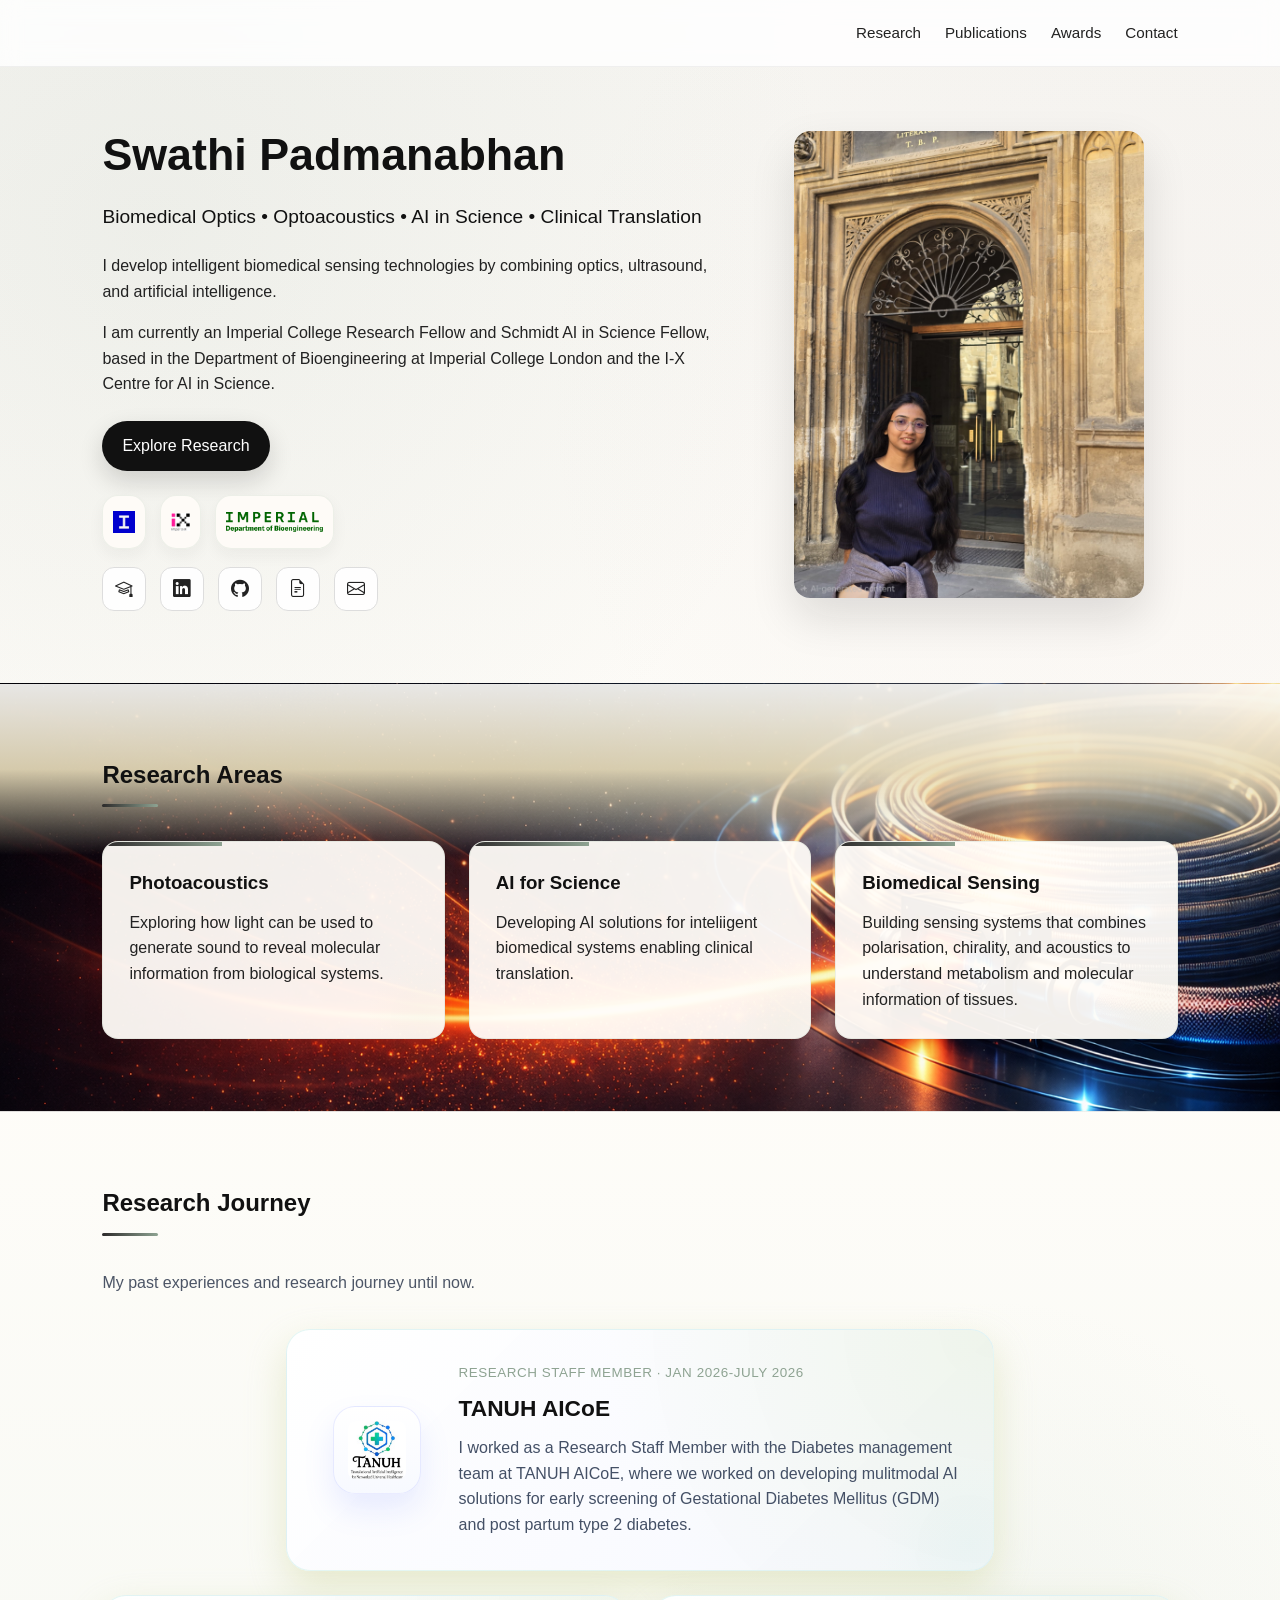
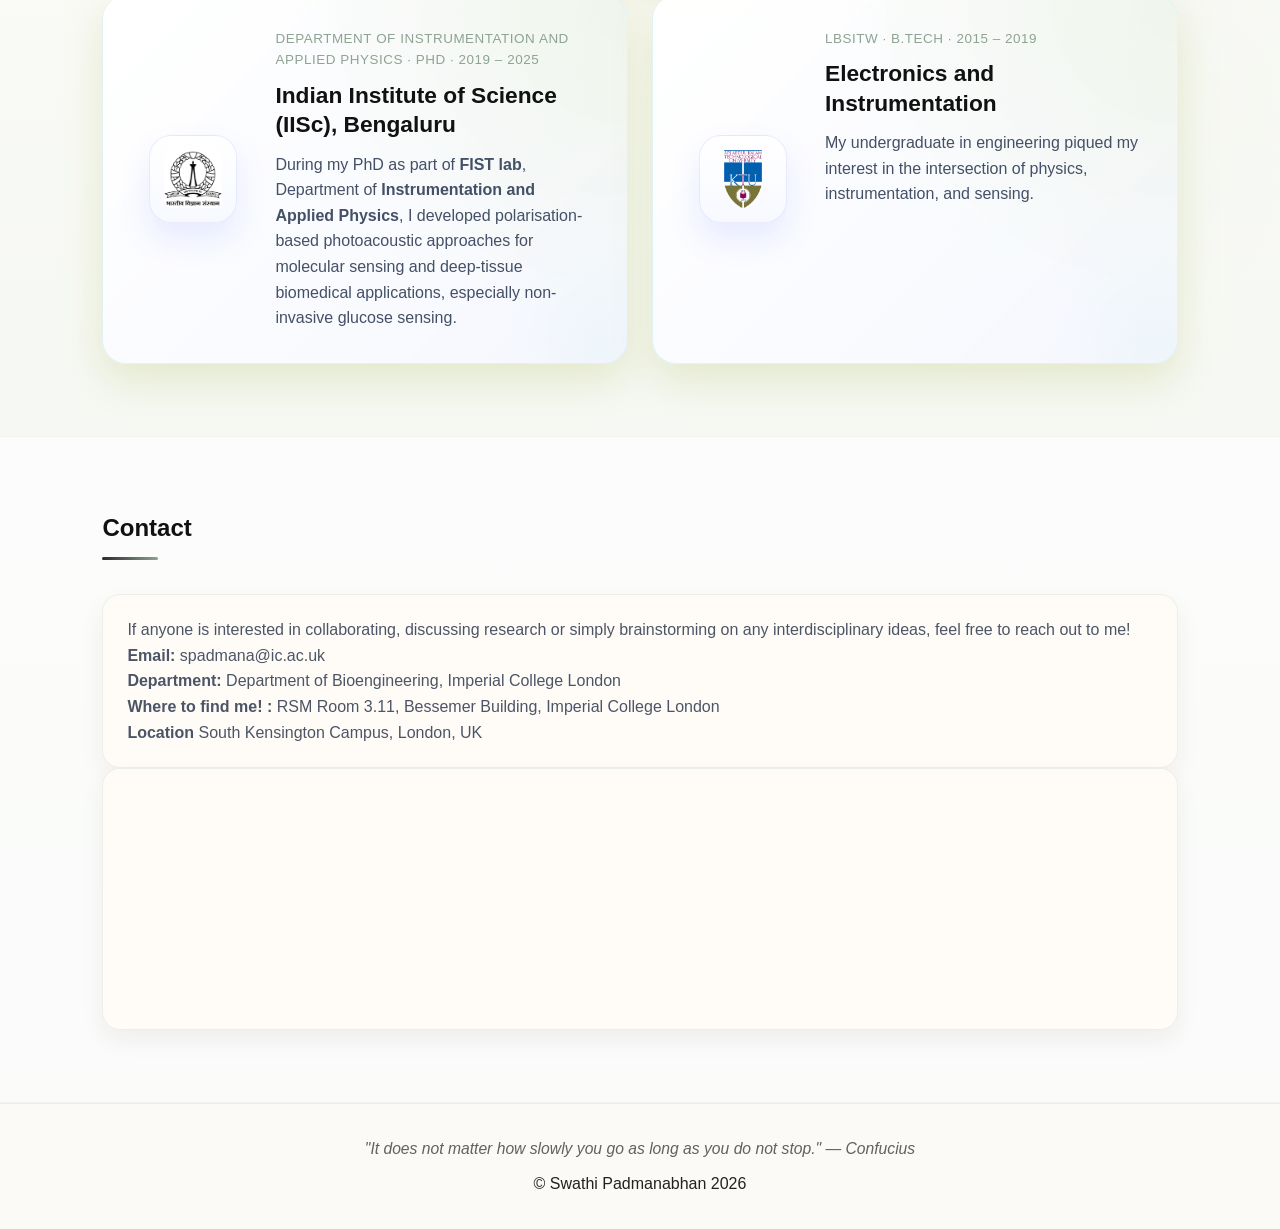
==== index.html @ ebcc7677 "Initial website" ====
<!DOCTYPE html>
<html lang="en">
<head>
    <meta charset="UTF-8">
    <meta name="viewport" content="width=device-width, initial-scale=1.0">
    <title>Swathi Padmanabhan | Imperial Research Fellow</title>

    <link rel="stylesheet" href="https://cdn.jsdelivr.net/npm/bootstrap-icons@1.11.3/font/bootstrap-icons.min.css">
    <link rel="stylesheet" href="style.css">
</head>
<body>

<header>
    <nav>
        <div class="logo"></div>
        <ul>
            <li><a href="research.html">Research</a></li>
            <li><a href="publications.html">Publications</a></li>
            <li><a href="awards.html">Awards</a></li>
            <li><a href="#contact">Contact</a></li>
        </ul>
    </nav>
</header>

<section class="hero">
    <div class="hero-container">
        <div class="hero-text fade-up">
            <h1 class="hero-name">Swathi Padmanabhan</h1>
            <h2>Biomedical Optics • Optoacoustics • AI in Science • Clinical Translation</h2>
            <p>
                I develop intelligent biomedical sensing technologies by combining
                optics, ultrasound, and artificial intelligence.
            </p>
            <p>
                I am currently an Imperial College Research Fellow and Schmidt AI in Science Fellow, based in the Department of Bioengineering at Imperial College London and the I-X Centre for AI in Science.
            </p>

            <div class="hero-actions">
                <a href="research.html" class="button button-primary">Explore Research</a>
            </div>

            <div class="hero-affiliations" aria-label="Institutional affiliations">
    <a href="https://www.imperial.ac.uk/" target="_blank" rel="noopener noreferrer" class="affiliation-logo-link" aria-label="Imperial College London">
        <img src="images/imperial-logo.png" alt="Imperial College London logo" class="affiliation-logo imperial-logo">
    </a>

    <a href="https://ix.imperial.ac.uk/" target="_blank" rel="noopener noreferrer" class="affiliation-logo-link" aria-label="I-X Centre for AI in Science">
        <img src="images/I-X-logo.jpg" alt="I-X Centre for AI in Science logo" class="affiliation-logo ix-logo">
    </a>

    <a href="https://www.imperial.ac.uk/bioengineering/" target="_blank" rel="noopener noreferrer" class="affiliation-logo-link" aria-label="Department of Bioengineering">
        <img src="images/bioeng_logo.png" alt="Department of Bioengineering logo" class="affiliation-logo bioeng-logo">
    </a>
</div>

            <div class="social-buttons">
                <a href="https://scholar.google.com/citations?user=CKdGExkAAAAJ&hl=en" class="social-card" title="Google Scholar" aria-label="Google Scholar">
                    <i class="bi bi-mortarboard"></i>
                </a>
                <a href="https://www.linkedin.com/in/swathi-padmanabhan-6b3602b5/" class="social-card" title="LinkedIn" aria-label="LinkedIn">
                    <i class="bi bi-linkedin"></i>
                </a>
                <a href="https://github.com/swathip016" class="social-card" title="GitHub" aria-label="GitHub">
                    <i class="bi bi-github"></i>
                </a>
                <a href="documents/Swathi_CV.pdf" target="_blank" rel="noopener noreferrer" class="social-card" title="CV" aria-label="CV">
                    <i class="bi bi-file-earmark-text"></i>
                </a>
                <a href="mailto:swathi.padmanabhan@imperial.ac.uk" class="social-card" title="Email" aria-label="Email">
                    <i class="bi bi-envelope"></i>
                </a>
            </div>
        </div>

        <div class="hero-image fade-up delay-1">
            <img src="images/swat2.jpeg" alt="Swathi Padmanabhan">
        </div>
    </div>
</section>

<section id="research" class="section-soft">
    <h2 class="section-title">Research Areas</h2>

    <div class="research-container">
        <div class="research-card fade-up delay-1">
            <h3>Photoacoustics</h3>
            <p>
                Exploring how light can be used to generate sound to reveal molecular
                information from biological systems.
            </p>
        </div>

        <div class="research-card fade-up delay-2">
            <h3>AI for Science</h3>
            <p>
                Developing AI solutions for inteliigent biomedical
                systems enabling clinical translation.
            </p>
        </div>

        <div class="research-card fade-up delay-3">
            <h3>Biomedical Sensing</h3>
            <p>
                Building sensing systems that combines polarisation, chirality, and acoustics to understand metabolism and molecular information of tissues.
            </p>
        </div>
    </div>
</section>

<section id="journey">
    <h2 class="section-title">Research Journey</h2>
    <p class="journey-intro fade-up">
        My past experiences and research journey until now.
    </p>

    <div class="evolution-grid evolution-grid-custom">
        <article class="evolution-card evolution-card-top fade-up">
            <div class="evolution-visual evolution-visual-large">
                <img src="images/tanuh_aicoe_logo.jpeg" alt="TANUH Technologies logo" class="evolution-logo evolution-logo-large">
            </div>
            <div class="evolution-content evolution-content-centered">
                <p class="evolution-meta">Research Staff Member · Jan 2026-July 2026</p>
                <h3>TANUH AICoE</h3>
                <p>
                    I worked as a Research Staff Member with the Diabetes management team at TANUH AICoE, where we worked on developing mulitmodal AI solutions for early screening of Gestational Diabetes Mellitus (GDM) and post partum type 2 diabetes.
                </p>
            </div>
        </article>

        <article class="evolution-card evolution-card-bottom fade-up delay-1">
            <div class="evolution-visual evolution-visual-large">
                <img src="images/iisc-logo.png" alt="IISc logo" class="evolution-logo evolution-logo-large">
            </div>
            <div class="evolution-content">
                <p class="evolution-meta">Department of Instrumentation and Applied Physics · PhD · 2019 – 2025</p>
                <h3>Indian Institute of Science (IISc), Bengaluru</h3>
                <p>
                    During my PhD as part of <strong><a href="https://pnjayaprakash88.wixsite.com/fist-lab" target="_blank" rel="noopener noreferrer">FIST lab</a></strong>, Department of <strong><a href="https://iap.iisc.ac.in/" target="_blank" rel="noopener noreferrer">Instrumentation and Applied Physics</a></strong>, I developed
                    polarisation-based photoacoustic approaches for molecular sensing and
                    deep-tissue biomedical applications, especially non-invasive glucose sensing.
                </p>
            </div>
        </article>

        <article class="evolution-card evolution-card-bottom fade-up delay-2">
            <div class="evolution-visual evolution-visual-large">
                <img src="images/ug_logo.png" alt="Undergraduate institution logo" class="evolution-logo evolution-logo-large">
            </div>
            <div class="evolution-content">
                <p class="evolution-meta">LBSITW · B.Tech · 2015 – 2019</p>
                <h3>Electronics and Instrumentation</h3>
                <p>
                    My undergraduate in engineering piqued my interest in the intersection of physics,
                    instrumentation, and sensing.
                </p>
            </div>
        </article>
    </div>
</section>

<section id="contact" class="section-soft contact-panel">
    <h2 class="section-title">Contact</h2>

    <div class="contact-grid">
        <div class="contact-card">
            <p>If anyone is interested in collaborating, discussing research or simply brainstorming on any interdisciplinary ideas, feel free to reach out to me!</p>
            <p><strong>Email: </strong> <a href="mailto:spadmana@ic.ac.uk">spadmana@ic.ac.uk</a></p>
            <p><strong>Department: </strong> Department of Bioengineering, Imperial College London</p>
            <p><strong>Where to find me! :</strong> RSM Room 3.11, Bessemer Building, Imperial College London</p>
            <p><strong>Location</strong> South Kensington Campus, London, UK</p>
        </div>

        <div class="contact-map-card">
            <iframe
                src="https://www.google.com/maps?q=Imperial%20College%20London&output=embed"
                loading="lazy"
                referrerpolicy="no-referrer-when-downgrade">
            </iframe>
        </div>
    </div>
</section>

<footer>
    <p class="footer-quote">"It does not matter how slowly you go as long as you do not stop." — Confucius</p>
    <p>© Swathi Padmanabhan 2026</p>
</footer>

</body>
</html>
---- style.css ----
/* ================= GLOBAL ================= */
* {
    margin: 0;
    padding: 0;
    box-sizing: border-box;
}

html {
    scroll-behavior: smooth;
}
:root {
    --bg-main: #f6f5f1;
    --bg-soft: #fbfaf7;
    --bg-tint: #eef4ee;
    --surface: rgba(255, 252, 248, 0.92);
    --surface-strong: rgba(255, 252, 248, 0.97);
    --text-main: #2c2a2a;
    --text-muted: #5f625d;
    --accent: #8ea392;
    --accent-deep: #738a76;
    --accent-soft: #dbe4dc;
    --accent-rose: #c9a7af;
    --shadow-soft: rgba(44, 42, 42, 0.06);
    --shadow-medium: rgba(44, 42, 42, 0.10);
    --border-soft: rgba(143, 174, 157, 0.16);
}
body {
    font-family: Arial, sans-serif;
    line-height: 1.6;
    color: #222;
    background-image:
        radial-gradient(circle at 12% 8%, rgba(142, 163, 146, 0.10), transparent 24%),
        radial-gradient(circle at 88% 14%, rgba(201, 167, 175, 0.06), transparent 22%),
        radial-gradient(circle at 78% 58%, rgba(168, 191, 175, 0.08), transparent 18%),
        linear-gradient(180deg, var(--bg-main) 0%, #fffdf9 34%, var(--bg-tint) 100%);
}

img {
    max-width: 100%;
    display: block;
}

section {
    padding: 72px 8%;
}

h1, h2, h3 {
    color: #111;
}

h2 {
    margin-bottom: 30px;
}

a {
    text-decoration: none;
    color: inherit;
}

.section-title {
    position: relative;
    display: inline-block;
    margin-bottom: 34px;
}

.section-title::after {
    content: "";
    display: block;
    width: 56px;
    height: 3px;
    margin-top: 10px;
    border-radius: 999px;
    background: linear-gradient(90deg, var(--text-main), var(--accent));
}

.section-soft {
    background: rgba(255, 255, 255, 0.68);
    border-top: 1px solid rgba(17, 17, 17, 0.04);
    border-bottom: 1px solid rgba(17, 17, 17, 0.04);
}

#research {
    position: relative;
    overflow: hidden;
    background:
        linear-gradient(rgba(251, 250, 247, 0.92), rgba(231, 219, 185, 0.92),transparent 40%),
        url("images/hero-1.png") center/cover no-repeat;
}

/* ================= NAVIGATION ================= */
header {
    width: 100%;
    padding: 20px 8%;
    background: rgba(255, 255, 255, 0.82);
    backdrop-filter: blur(10px);
    position: sticky;
    top: 0;
    z-index: 1000;
    border-bottom: 1px solid rgba(17, 17, 17, 0.06);
}

nav {
    display: flex;
    justify-content: space-between;
    align-items: center;
}

nav ul {
    display: flex;
    list-style: none;
    gap: 24px;
}

nav a {
    font-size: 0.95rem;
    position: relative;
    padding: 8px 0;
    transition: color 0.25s ease, transform 0.25s ease;
}

nav a::after {
    content: "";
    position: absolute;
    left: 0;
    bottom: 0;
    width: 0;
    height: 2px;
     background: linear-gradient(90deg, var(--accent), var(--accent-rose));
    transition: width 0.25s ease;
}

nav a:hover {
    color: #000;
    transform: translateY(-1px);
}

nav a:hover::after {
    width: 100%;
}

/* ================= HERO ================= */
.hero {
    padding-top: 52px;
}

.hero-container {
    display: flex;
    align-items: center;
    justify-content: space-between;
    gap: 40px;
    flex-wrap: wrap;
}

.hero-text {
    flex: 1 1 500px;
}

.hero-name {
    font-size: 2.8rem;
    margin-bottom: 12px;
}

.hero-text h2 {
    font-size: 1.2rem;
    font-weight: 500;
    margin-bottom: 20px;
}

.hero-text p {
    margin-bottom: 16px;
    max-width: 700px;
}

.hero-image {
    flex: 1 1 300px;
    display: flex;
    justify-content: center;
}

.hero-image img {
    max-width: 350px;
    width: 100%;
    border-radius: 16px;
    box-shadow: 0 20px 45px rgba(17, 17, 17, 0.12);
    transition: transform 0.35s ease, box-shadow 0.35s ease;
}

.hero-image img:hover {
    transform: translateY(-4px) scale(1.01);
    box-shadow: 0 24px 56px rgba(17, 17, 17, 0.16);
}

.hero-actions {
    margin: 24px 0;
}
.hero-affiliations {
    display: flex;
    align-items: center;
    gap: 14px;
    flex-wrap: wrap;
    margin-top: 16px;
    margin-bottom: 18px;
}

.affiliation-logo-link {
    display: inline-flex;
    align-items: center;
    justify-content: center;
    min-height: 54px;
    padding: 6px 10px;
    border-radius: 16px;
    background: rgba(255, 252, 248, 0.9);
    border: 1px solid var(--border-soft);
    box-shadow: 0 6px 16px rgba(44, 42, 42, 0.05);
    transition: transform 0.25s ease, box-shadow 0.25s ease, border-color 0.25s ease;
}

.affiliation-logo-link:hover {
    transform: translateY(-2px);
    box-shadow: 0 10px 20px rgba(44, 42, 42, 0.08);
    border-color: rgba(143, 174, 157, 0.28);
}

.affiliation-logo {
    display: block;
    height: 20px;
    width: auto;
    object-fit: contain;
}

.imperial-logo {
    height: 22px;
}

.ix-logo {
    height: 18px;
}

.bioeng-logo {
    height: 20px;
}

.button {
    display: inline-block;
    padding: 12px 20px;
    border-radius: 999px;
    transition: transform 0.25s ease, box-shadow 0.25s ease, background 0.25s ease;
}

.button-primary {
    background: #111;
    color: #fff;
    box-shadow: 0 10px 24px rgba(17, 17, 17, 0.16);
}

.button-primary:hover {
    transform: translateY(-2px);
    box-shadow: 0 16px 28px rgba(17, 17, 17, 0.22);
}

.social-buttons {
    display: flex;
    gap: 14px;
    flex-wrap: wrap;
    margin-top: 18px;
}

.social-card {
    width: 44px;
    height: 44px;
    display: flex;
    align-items: center;
    justify-content: center;
    border: 1px solid #ddd;
    border-radius: 12px;
    font-size: 1.1rem;
    background: rgba(255, 255, 255, 0.88);
    transition: transform 0.25s ease, box-shadow 0.25s ease, border-color 0.25s ease, background 0.25s ease;
}

.social-card:hover {
    transform: translateY(-4px);
    border-color: #c9d2ff;
    background: #fff;
    box-shadow: 0 12px 24px rgba(106, 124, 255, 0.14);
}

/* ================= RESEARCH ================= */
.research-container {
    display: flex;
    gap: 24px;
    flex-wrap: wrap;
    
}

.research-card {
    flex: 1 1 250px;
    padding: 26px;
    border: 1px solid #e5e5e5;
    border-radius: 16px;
    border: 1px solid var(--border-soft);
background: rgba(255, 252, 248, 0.95);
    box-shadow: 0 10px 24px rgba(17, 17, 17, 0.05);
    transition: transform 0.3s ease, box-shadow 0.3s ease, border-color 0.3s ease;
    position: relative;
    overflow: hidden;
}

.research-card::before {
    content: "";
    position: absolute;
    inset: 0 auto auto 0;
    width: 100%;
    height: 4px;
    
    background: linear-gradient(90deg, var(--text-main), var(--accent));
    transform: scaleX(0.35);
    transform-origin: left;
    transition: transform 0.3s ease;
}

.research-card::after {
    content: "";
    position: absolute;
    inset: auto -40px -40px auto;
    width: 120px;
    height: 120px;
    background: radial-gradient(circle, rgba(213, 225, 186, 0.12), transparent 68%);
    transition: transform 0.35s ease, opacity 0.35s ease;
    opacity: 0.75;
}

.research-card:hover {
    transform: translateY(-8px);
    box-shadow: 0 20px 40px rgba(17, 17, 17, 0.1);
    border-color: #d5d6c8;
}

.research-card:hover::before {
    transform: scaleX(1);
}

.research-card:hover::after {
    transform: scale(1.12);
    opacity: 1;
}

.research-card h3,
.research-card p {
    position: relative;
    z-index: 1;
}

.research-card h3 {
    margin-bottom: 12px;
}

/* ================= RESEARCH EVOLUTION ================= */
.journey-intro {
    max-width: 720px;
    margin-bottom: 34px;
    color: #4c5566;
}

.evolution-grid {
    display: grid;
    grid-template-columns: repeat(12, 1fr);
    gap: 24px;
}

.evolution-grid-custom {
    align-items: stretch;
}

.evolution-card {
    display: grid;
    grid-template-columns: 116px 1fr;
    gap: 24px;
    padding: 32px;
    border-radius: 24px;
    background: linear-gradient(135deg, rgba(255, 255, 255, 0.94), rgba(245, 247, 255, 0.95));
    border: 1px solid rgba(176, 228, 222, 0.34);
    box-shadow: 0 16px 38px rgba(205, 212, 154, 0.444);
    position: relative;
    overflow: hidden;
    transition: transform 0.35s ease, box-shadow 0.35s ease, border-color 0.35s ease;
}

.evolution-card::before {
    content: "";
    position: absolute;
    inset: 0;
    background: radial-gradient(circle at top right, rgba(215, 232, 187, 0.29), transparent 52%);
    pointer-events: none;
}

.evolution-card::after {
    content: "";
    position: absolute;
    inset: auto -70px -70px auto;
    width: 190px;
    height: 190px;
    background: radial-gradient(circle, rgba(162, 225, 210, 0.12), transparent 70%);
    opacity: 0.8;
    transition: transform 0.35s ease, opacity 0.35s ease;
}

.evolution-card:hover {
    transform: translateY(-8px);
    box-shadow: 0 24px 48px rgba(17, 17, 17, 0.309);
    border-color: rgba(129, 188, 89, 0.24);
}

.evolution-card:hover::after {
    transform: scale(1.08);
    opacity: 1;
}

.evolution-card-top {
    grid-column: 3 / 11;
}

.evolution-card-bottom {
    grid-column: span 6;
}

.evolution-visual,
.evolution-content {
    position: relative;
    z-index: 1;
}

.evolution-visual {
    display: flex;
    align-items: flex-start;
    justify-content: center;
}

.evolution-visual-large {
    align-items: center;
}

.evolution-logo {
    width: 68px;
    height: 68px;
    object-fit: contain;
    border-radius: 18px;
    padding: 10px;
    background: rgba(255, 255, 255, 0.88);
    border: 1px solid rgba(106, 124, 255, 0.14);
    box-shadow: 0 12px 24px rgba(106, 124, 255, 0.12);
    transition: transform 0.3s ease, box-shadow 0.3s ease;
}

.evolution-logo-large {
    width: 88px;
    height: 88px;
    padding: 14px;
    border-radius: 22px;
    background: linear-gradient(180deg, rgba(255, 255, 255, 0.95), rgba(247, 249, 255, 0.95));
    box-shadow: 0 16px 30px rgba(106, 124, 255, 0.14);
}

.evolution-card:hover .evolution-logo {
    transform: translateY(-2px) scale(1.03);
    box-shadow: 0 18px 32px rgba(106, 124, 255, 0.18);
}

.evolution-meta {
    font-size: 0.84rem;
    letter-spacing: 0.04em;
    text-transform: uppercase;
    color: var(--accent);
    margin-bottom: 10px;
}

.evolution-content-centered {
    text-align: left;
}

.evolution-content h3 {
    margin-bottom: 12px;
    font-size: 1.42rem;
    line-height: 1.3;
}

.evolution-content p:last-child {
    color: #445066;
}

/* ================= CONTACT ================= */
.contact-panel p {
    color: #4c5566;
}

..contact-grid {
    display: grid;
    grid-template-columns: 1fr 1fr;
    gap: 18px;
    align-items: start;
    margin-top: 28px;
}

.contact-card,
.contact-map-card {
    background: rgba(255, 252, 248, 0.95);
    border: 1px solid var(--border-soft);
    border-radius: 18px;
    box-shadow: 0 10px 24px rgba(44, 42, 42, 0.06);
}

.contact-card {
    padding: 22px 24px;
}

.contact-map-card {
    overflow: hidden;
    padding: 0;
}

.contact-map-card iframe {
    display: block;
    width: 100%;
    height: 100%;
    min-height: 260px;
    border: 0;
}

@media (max-width: 900px) {
    .contact-grid {
        grid-template-columns: 1fr;
    }
}

@media (max-width: 900px) {
    .contact-grid {
        grid-template-columns: 1fr;
    }

    .contact-list span {
        min-width: 84px;
    }
}


@media (max-width: 900px) {
    .contact-grid {
        grid-template-columns: 1fr;
    }

    .contact-list span {
        min-width: 84px;
    }
}

footer {
    text-align: center;
    padding: 32px 8%;
    background: rgba(255, 252, 248, 0.85);
    border-top: 1px solid rgba(44, 42, 42, 0.06);
}

.footer-quote {
    font-style: italic;
    color: var(--text-muted);
    margin-bottom: 10px;
    font-size: 0.98rem;
}
/* ================= ANIMATIONS ================= */
.fade-up {
    animation: fadeUp 0.8s ease both;
}

.delay-1 {
    animation-delay: 0.1s;
}

.delay-2 {
    animation-delay: 0.2s;
}

.delay-3 {
    animation-delay: 0.3s;
}

@keyframes fadeUp {
    from {
        opacity: 0;
        transform: translateY(18px);
    }
    to {
        opacity: 1;
        transform: translateY(0);
    }
}

/* ================= RESPONSIVE ================= */
@media (max-width: 1080px) {
    .evolution-card-top {
        grid-column: 2 / 12;
    }
}

@media (max-width: 900px) {
    nav ul {
        gap: 16px;
        flex-wrap: wrap;
        justify-content: flex-end;
    }

    .hero-name {
        font-size: 2.3rem;
    }

    .evolution-grid {
        grid-template-columns: 1fr;
    }

    .evolution-card-top,
    .evolution-card-bottom {
        grid-column: auto;
    }
}

@media (max-width: 680px) {
    section {
        padding: 60px 7%;
    }

    header {
        padding: 18px 7%;
    }

    nav {
        flex-direction: column;
        align-items: flex-start;
        gap: 12px;
    }

    .hero-container {
        gap: 28px;
    }

    .evolution-card {
        grid-template-columns: 1fr;
        padding: 26px;
    }

    .evolution-visual,
    .evolution-visual-large {
        justify-content: flex-start;
    }

    .evolution-logo-large {
        width: 82px;
        height: 82px;
    }
}
/* ================= PUBLICATIONS PAGE ================= */
.publications-hero {
    padding-bottom: 28px;
}

.publications-intro {
    max-width: 760px;
    color: var(--text-muted);
    margin-top: 8px;
}

.publications-actions {
    margin-top: 18px;
    display: flex;
    gap: 12px;
    flex-wrap: wrap;
}

.publication-year-block {
    margin-top: 34px;
}

.publication-year {
    margin-bottom: 14px;
    font-size: 1.15rem;
}

.publication-list {
    display: grid;
    gap: 18px;
}

.publication-item {
    padding: 22px 24px;
    border-radius: 18px;
    background: rgba(255, 252, 248, 0.95);
    border: 1px solid var(--border-soft);
    box-shadow: 0 10px 24px rgba(44, 42, 42, 0.05);
    transition: transform 0.25s ease, box-shadow 0.25s ease, border-color 0.25s ease;
}

.publication-item:hover {
    transform: translateY(-4px);
    box-shadow: 0 16px 28px rgba(44, 42, 42, 0.08);
    border-color: rgba(143, 174, 157, 0.28);
}

.publication-title {
    line-height: 1.5;
    margin-bottom: 8px;
}

h4.publication-title {
    font-size: 1.05rem;
}

.publication-title a {
    color: var(--text-main);
    text-decoration: none;
}

.publication-title a:hover {
    color: var(--accent-deep);
}

.publication-inline-badge {
    display: inline-block;
    margin-left: 8px;
    padding: 2px 7px;
    border-radius: 999px;
    background: rgba(219, 228, 220, 0.7);
    color: var(--accent-deep);
    font-size: 0.7rem;
    font-weight: 600;
    line-height: 1.2;
    vertical-align: middle;
}
.publication-inline-badge-soft {
    background: rgba(201, 167, 175, 0.16);
    color: #8b6670;
}

.publication-authors,
.publication-venue {
    color: var(--text-muted);
    margin-bottom: 6px;
}

.publication-links {
    display: flex;
    gap: 10px;
    flex-wrap: wrap;
    margin-top: 12px;
}

.publication-link {
    display: inline-flex;
    align-items: center;
    gap: 6px;
    padding: 7px 12px;
    border-radius: 999px;
    background: rgba(255, 252, 248, 0.92);
    border: 1px solid var(--border-soft);
    font-size: 0.9rem;
    transition: transform 0.2s ease, border-color 0.2s ease, background 0.2s ease;
}

.publication-link:hover {
    transform: translateY(-2px);
    border-color: rgba(143, 174, 157, 0.28);
    background: rgba(255, 252, 248, 1);
}

@media (max-width: 768px) {
    .publication-item {
        padding: 18px 18px;
    }

    .publication-inline-badge {
        margin-left: 6px;
        margin-top: 6px;
    }
}
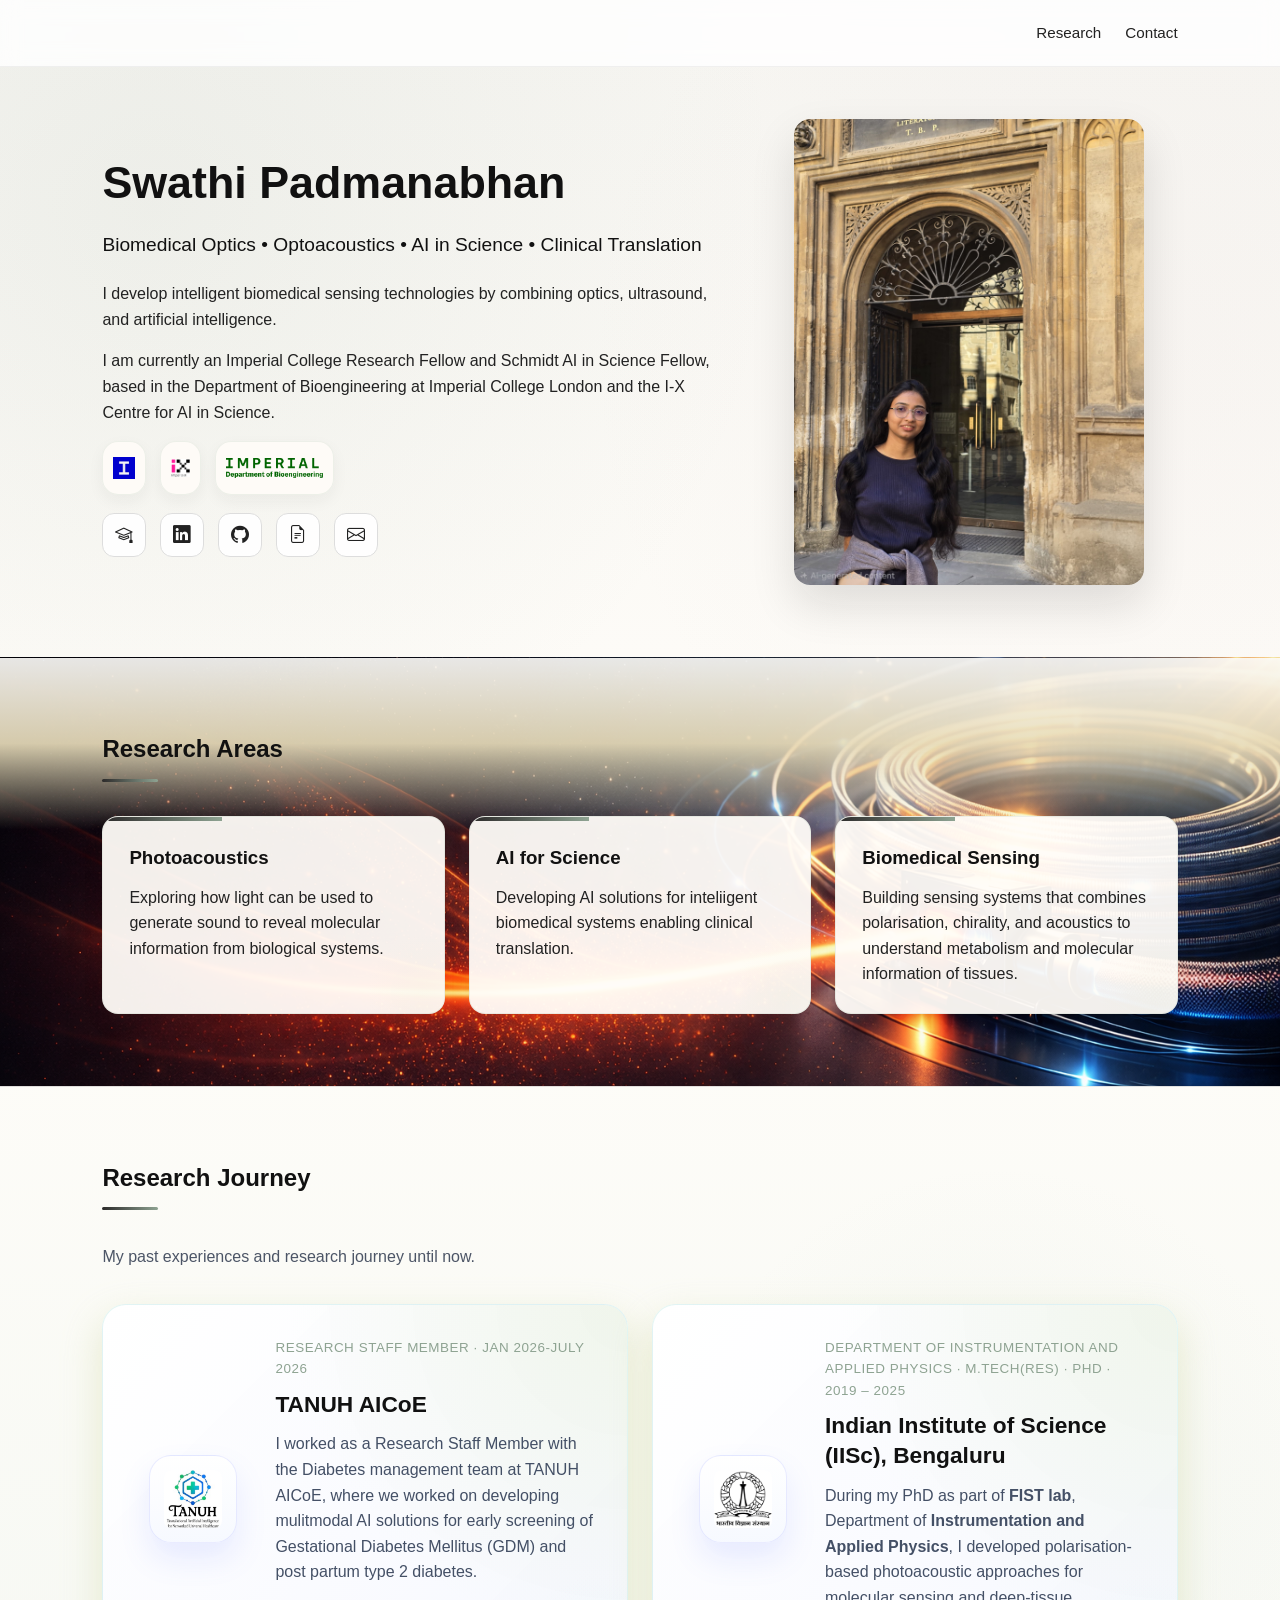
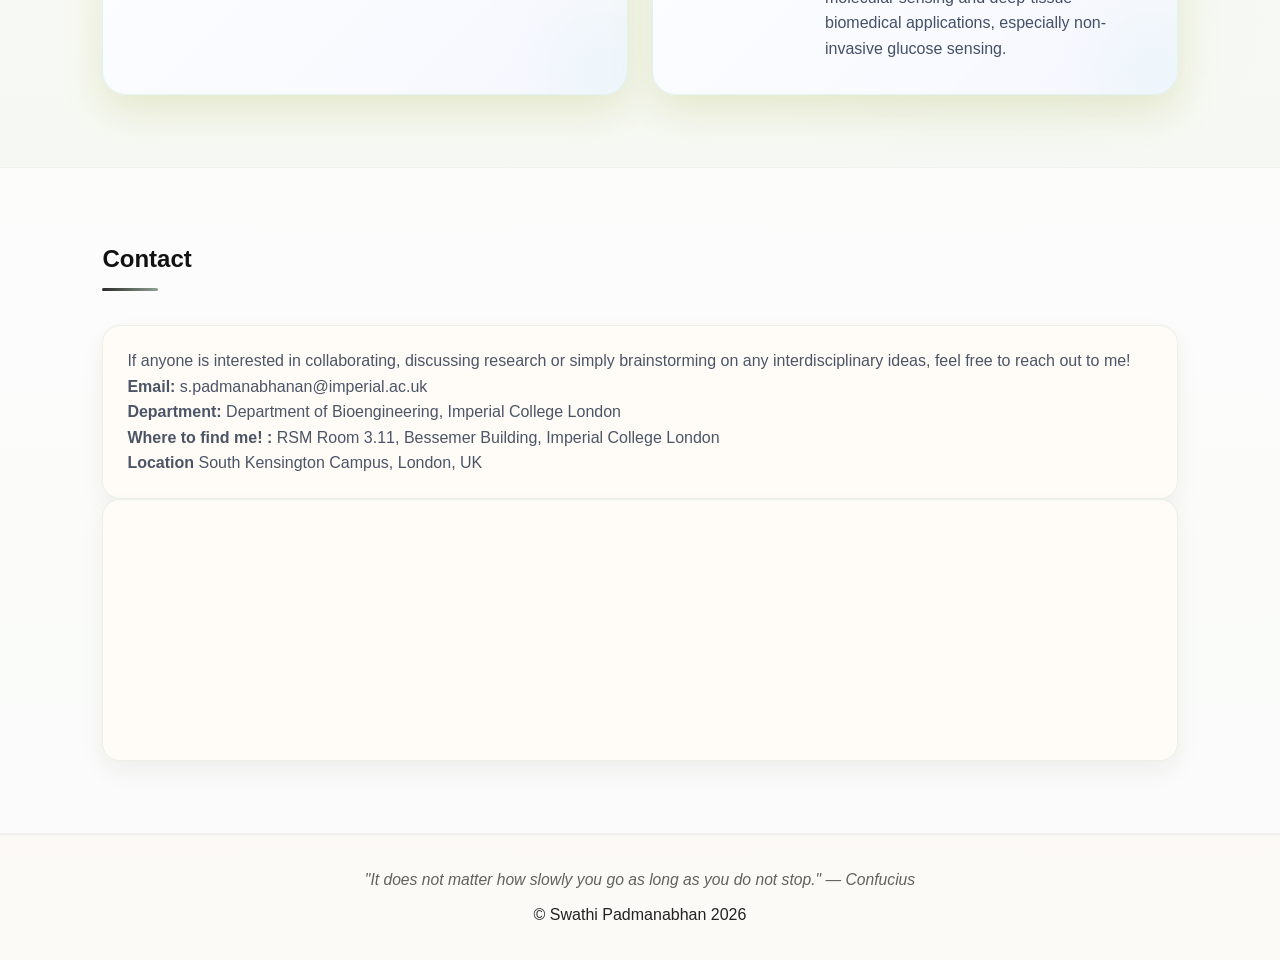
==== commit 831a4c82: "Update website" ====
--- a/index.html
+++ b/index.html
@@ -15,8 +15,8 @@
         <div class="logo"></div>
         <ul>
             <li><a href="research.html">Research</a></li>
-            <li><a href="publications.html">Publications</a></li>
-            <li><a href="awards.html">Awards</a></li>
+            <!-- <li><a href="publications.html">Publications</a></li> -->
+            <!-- <li><a href="awards.html">Awards</a></li> -->
             <li><a href="#contact">Contact</a></li>
         </ul>
     </nav>
@@ -35,9 +35,9 @@
                 I am currently an Imperial College Research Fellow and Schmidt AI in Science Fellow, based in the Department of Bioengineering at Imperial College London and the I-X Centre for AI in Science.
             </p>
 
-            <div class="hero-actions">
+            <!-- <div class="hero-actions">
                 <a href="research.html" class="button button-primary">Explore Research</a>
-            </div>
+            </div> -->
 
             <div class="hero-affiliations" aria-label="Institutional affiliations">
     <a href="https://www.imperial.ac.uk/" target="_blank" rel="noopener noreferrer" class="affiliation-logo-link" aria-label="Imperial College London">
@@ -114,26 +114,26 @@
     </p>
 
     <div class="evolution-grid evolution-grid-custom">
-        <article class="evolution-card evolution-card-top fade-up">
+        <article class="evolution-card evolution-card-bottom fade-up delay-2">
             <div class="evolution-visual evolution-visual-large">
                 <img src="images/tanuh_aicoe_logo.jpeg" alt="TANUH Technologies logo" class="evolution-logo evolution-logo-large">
             </div>
             <div class="evolution-content evolution-content-centered">
                 <p class="evolution-meta">Research Staff Member · Jan 2026-July 2026</p>
-                <h3>TANUH AICoE</h3>
+                <h3><a href="https://www.tanuh.ai/" target="_blank" rel="noopener noreferrer">TANUH AICoE</a></h3>
                 <p>
                     I worked as a Research Staff Member with the Diabetes management team at TANUH AICoE, where we worked on developing mulitmodal AI solutions for early screening of Gestational Diabetes Mellitus (GDM) and post partum type 2 diabetes.
                 </p>
             </div>
         </article>
 
-        <article class="evolution-card evolution-card-bottom fade-up delay-1">
+        <article class="evolution-card evolution-card-bottom fade-up delay-2">
             <div class="evolution-visual evolution-visual-large">
                 <img src="images/iisc-logo.png" alt="IISc logo" class="evolution-logo evolution-logo-large">
             </div>
             <div class="evolution-content">
-                <p class="evolution-meta">Department of Instrumentation and Applied Physics · PhD · 2019 – 2025</p>
-                <h3>Indian Institute of Science (IISc), Bengaluru</h3>
+                <p class="evolution-meta">Department of Instrumentation and Applied Physics · M.tech(Res) · PhD · 2019 – 2025</p>
+                <h3><a href="https://www.iisc.ac.in/" target="_blank" rel="noopener noreferrer">Indian Institute of Science (IISc), Bengaluru</a></h3>
                 <p>
                     During my PhD as part of <strong><a href="https://pnjayaprakash88.wixsite.com/fist-lab" target="_blank" rel="noopener noreferrer">FIST lab</a></strong>, Department of <strong><a href="https://iap.iisc.ac.in/" target="_blank" rel="noopener noreferrer">Instrumentation and Applied Physics</a></strong>, I developed
                     polarisation-based photoacoustic approaches for molecular sensing and
@@ -142,7 +142,7 @@
             </div>
         </article>
 
-        <article class="evolution-card evolution-card-bottom fade-up delay-2">
+        <!-- <article class="evolution-card evolution-card-bottom fade-up delay-2">
             <div class="evolution-visual evolution-visual-large">
                 <img src="images/ug_logo.png" alt="Undergraduate institution logo" class="evolution-logo evolution-logo-large">
             </div>
@@ -155,7 +155,7 @@
                 </p>
             </div>
         </article>
-    </div>
+    </div> -->
 </section>
 
 <section id="contact" class="section-soft contact-panel">
@@ -164,7 +164,7 @@
     <div class="contact-grid">
         <div class="contact-card">
             <p>If anyone is interested in collaborating, discussing research or simply brainstorming on any interdisciplinary ideas, feel free to reach out to me!</p>
-            <p><strong>Email: </strong> <a href="mailto:spadmana@ic.ac.uk">spadmana@ic.ac.uk</a></p>
+            <p><strong>Email: </strong> <a href="mailto:s.padmanabhanan@imperial.ac.uk">s.padmanabhanan@imperial.ac.uk</a></p>
             <p><strong>Department: </strong> Department of Bioengineering, Imperial College London</p>
             <p><strong>Where to find me! :</strong> RSM Room 3.11, Bessemer Building, Imperial College London</p>
             <p><strong>Location</strong> South Kensington Campus, London, UK</p>
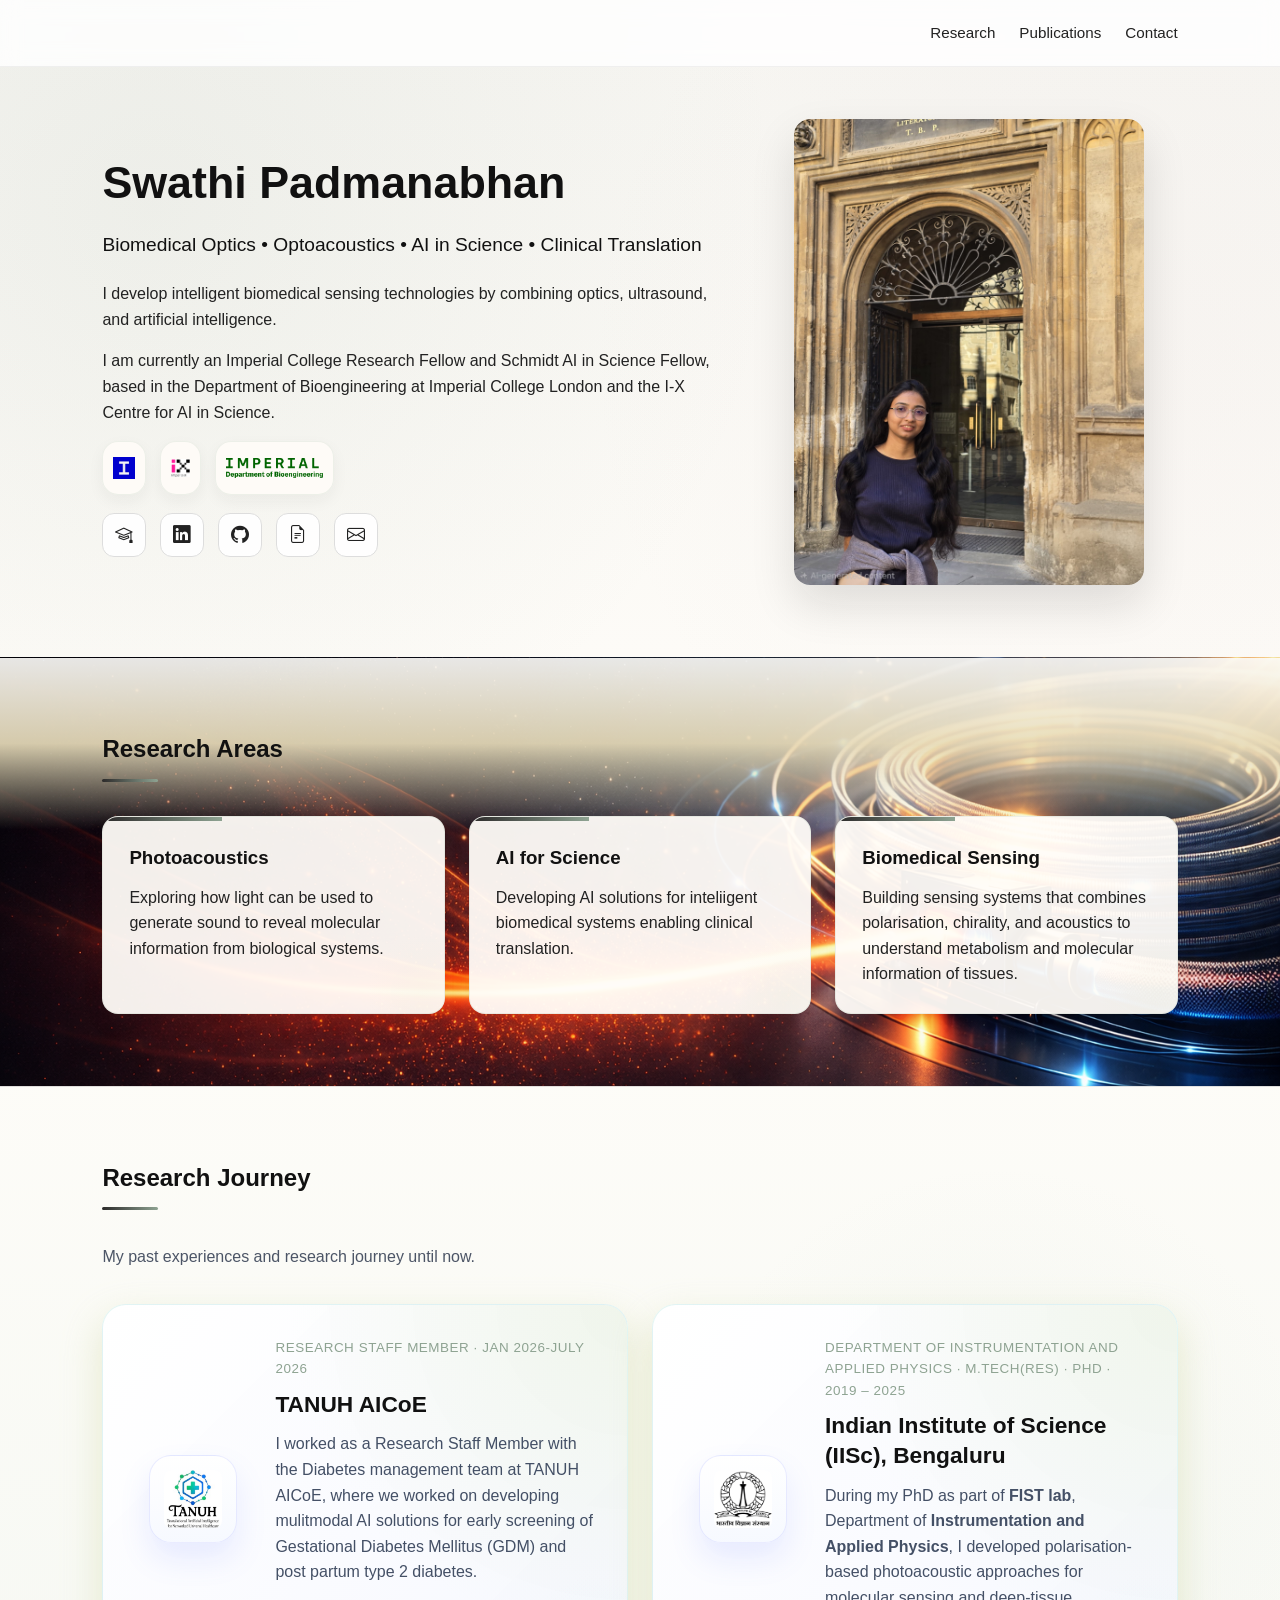
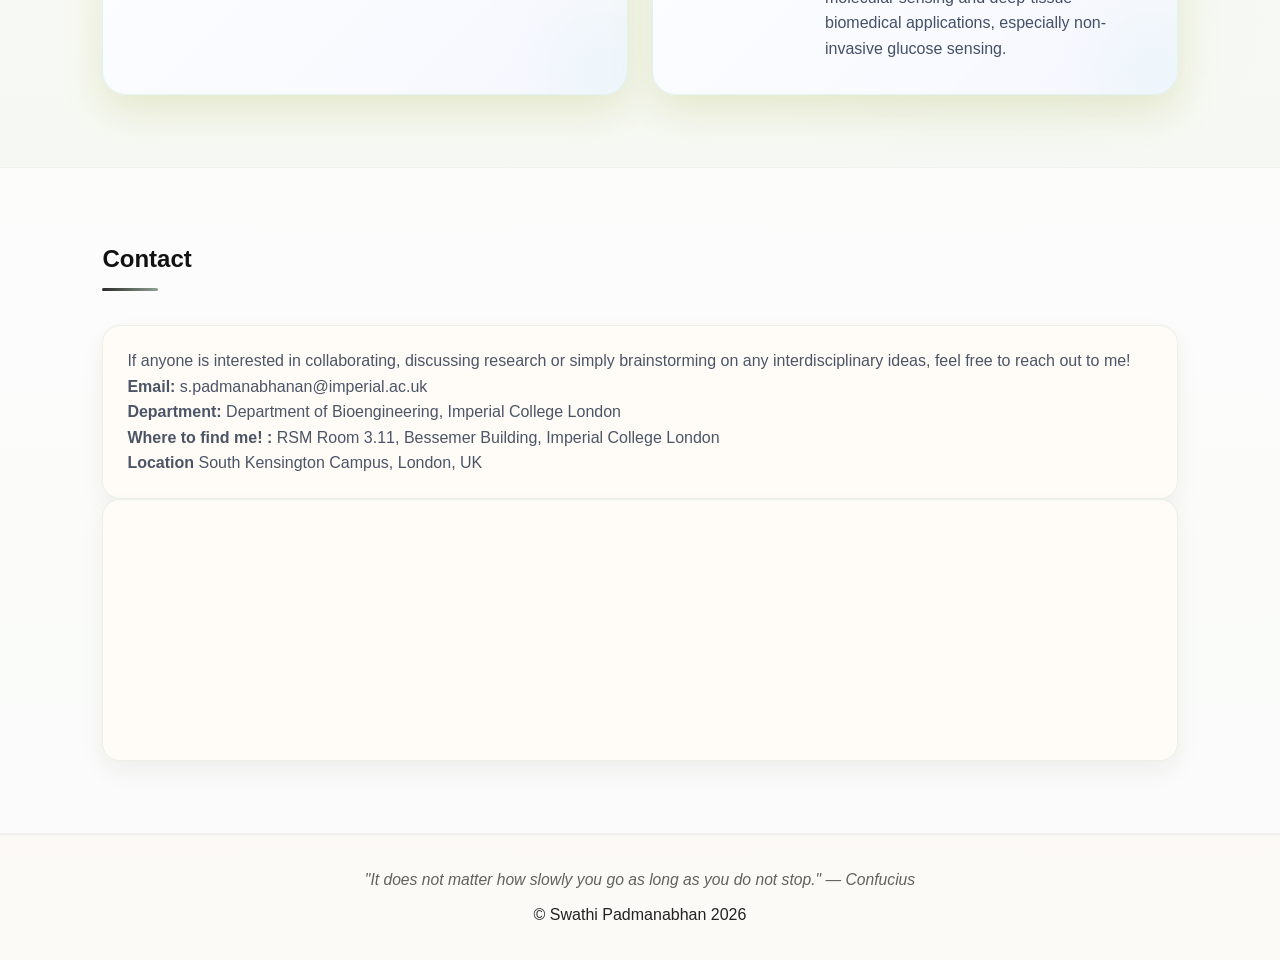
==== commit c57abd59: "Update homepage" ====
--- a/index.html
+++ b/index.html
@@ -15,8 +15,10 @@
         <div class="logo"></div>
         <ul>
             <li><a href="research.html">Research</a></li>
-            <!-- <li><a href="publications.html">Publications</a></li> -->
-            <!-- <li><a href="awards.html">Awards</a></li> -->
+            <li><a href="publications.html">Publications</a></li> 
+            <!-- <li><a href="awards.html">Awards</a></li>  -->
+          <!-- <li><a href="beyond-lab.html">Beyond Lab</a></li> -->
+
             <li><a href="#contact">Contact</a></li>
         </ul>
     </nav>
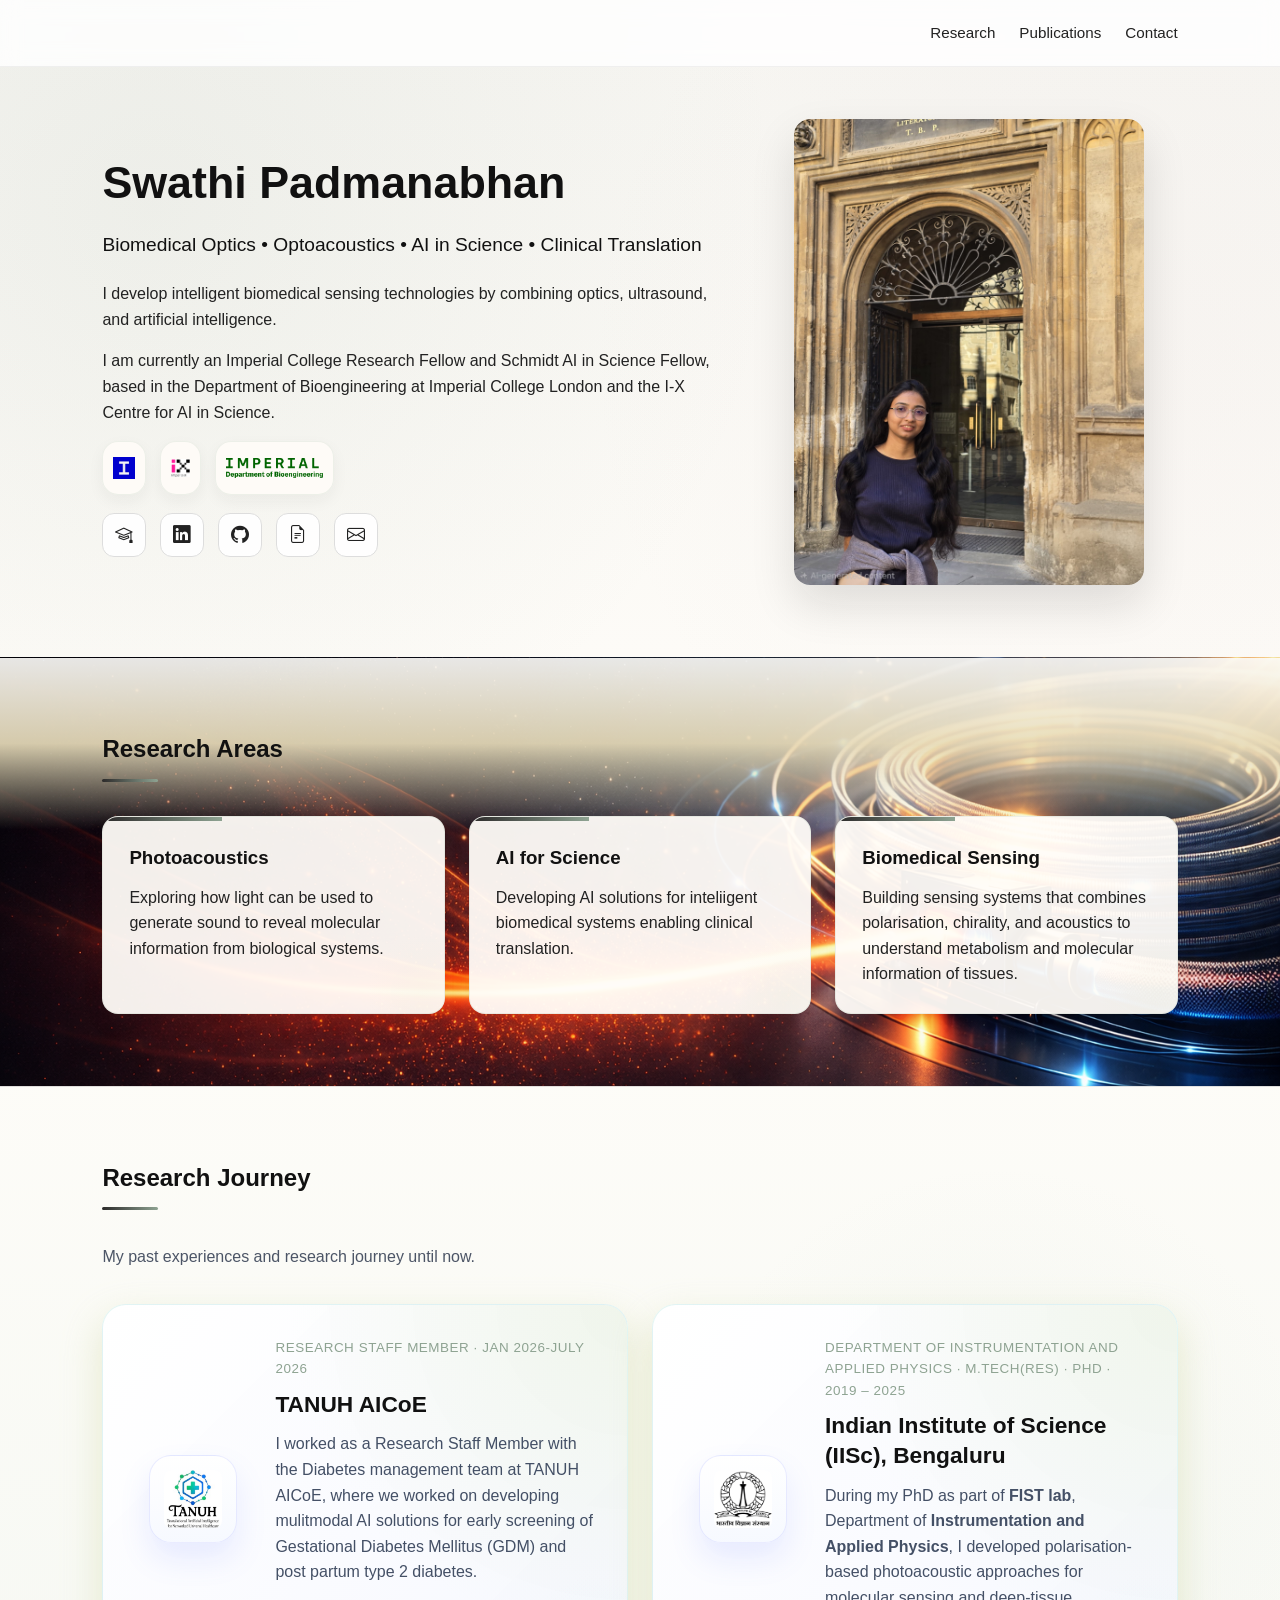
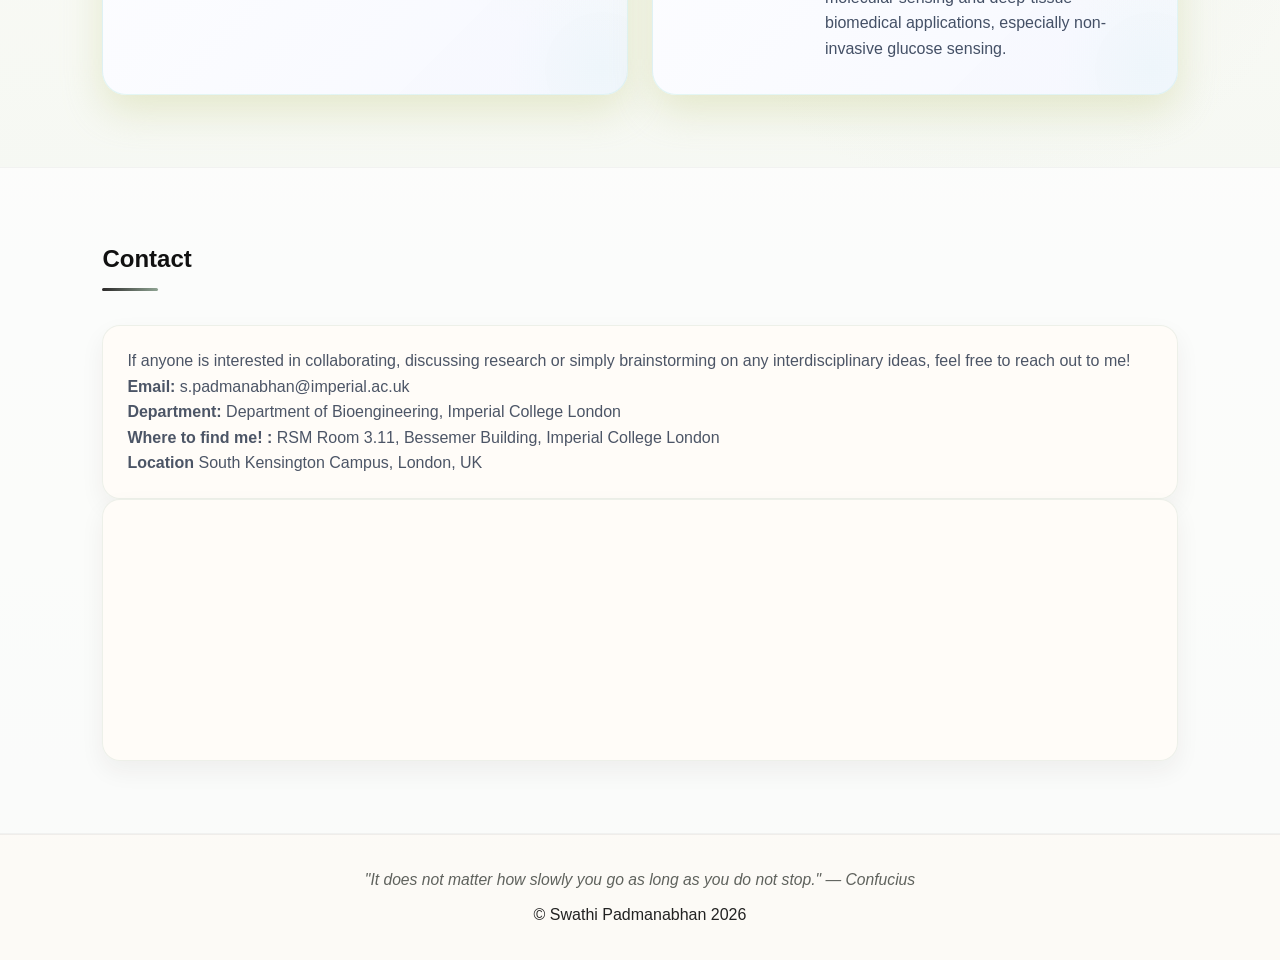
==== commit dd422e61: "Update homepage" ====
--- a/index.html
+++ b/index.html
@@ -166,7 +166,7 @@
     <div class="contact-grid">
         <div class="contact-card">
             <p>If anyone is interested in collaborating, discussing research or simply brainstorming on any interdisciplinary ideas, feel free to reach out to me!</p>
-            <p><strong>Email: </strong> <a href="mailto:s.padmanabhanan@imperial.ac.uk">s.padmanabhanan@imperial.ac.uk</a></p>
+            <p><strong>Email: </strong> <a href="mailto:s.padmanabhan@imperial.ac.uk">s.padmanabhan@imperial.ac.uk</a></p>
             <p><strong>Department: </strong> Department of Bioengineering, Imperial College London</p>
             <p><strong>Where to find me! :</strong> RSM Room 3.11, Bessemer Building, Imperial College London</p>
             <p><strong>Location</strong> South Kensington Campus, London, UK</p>
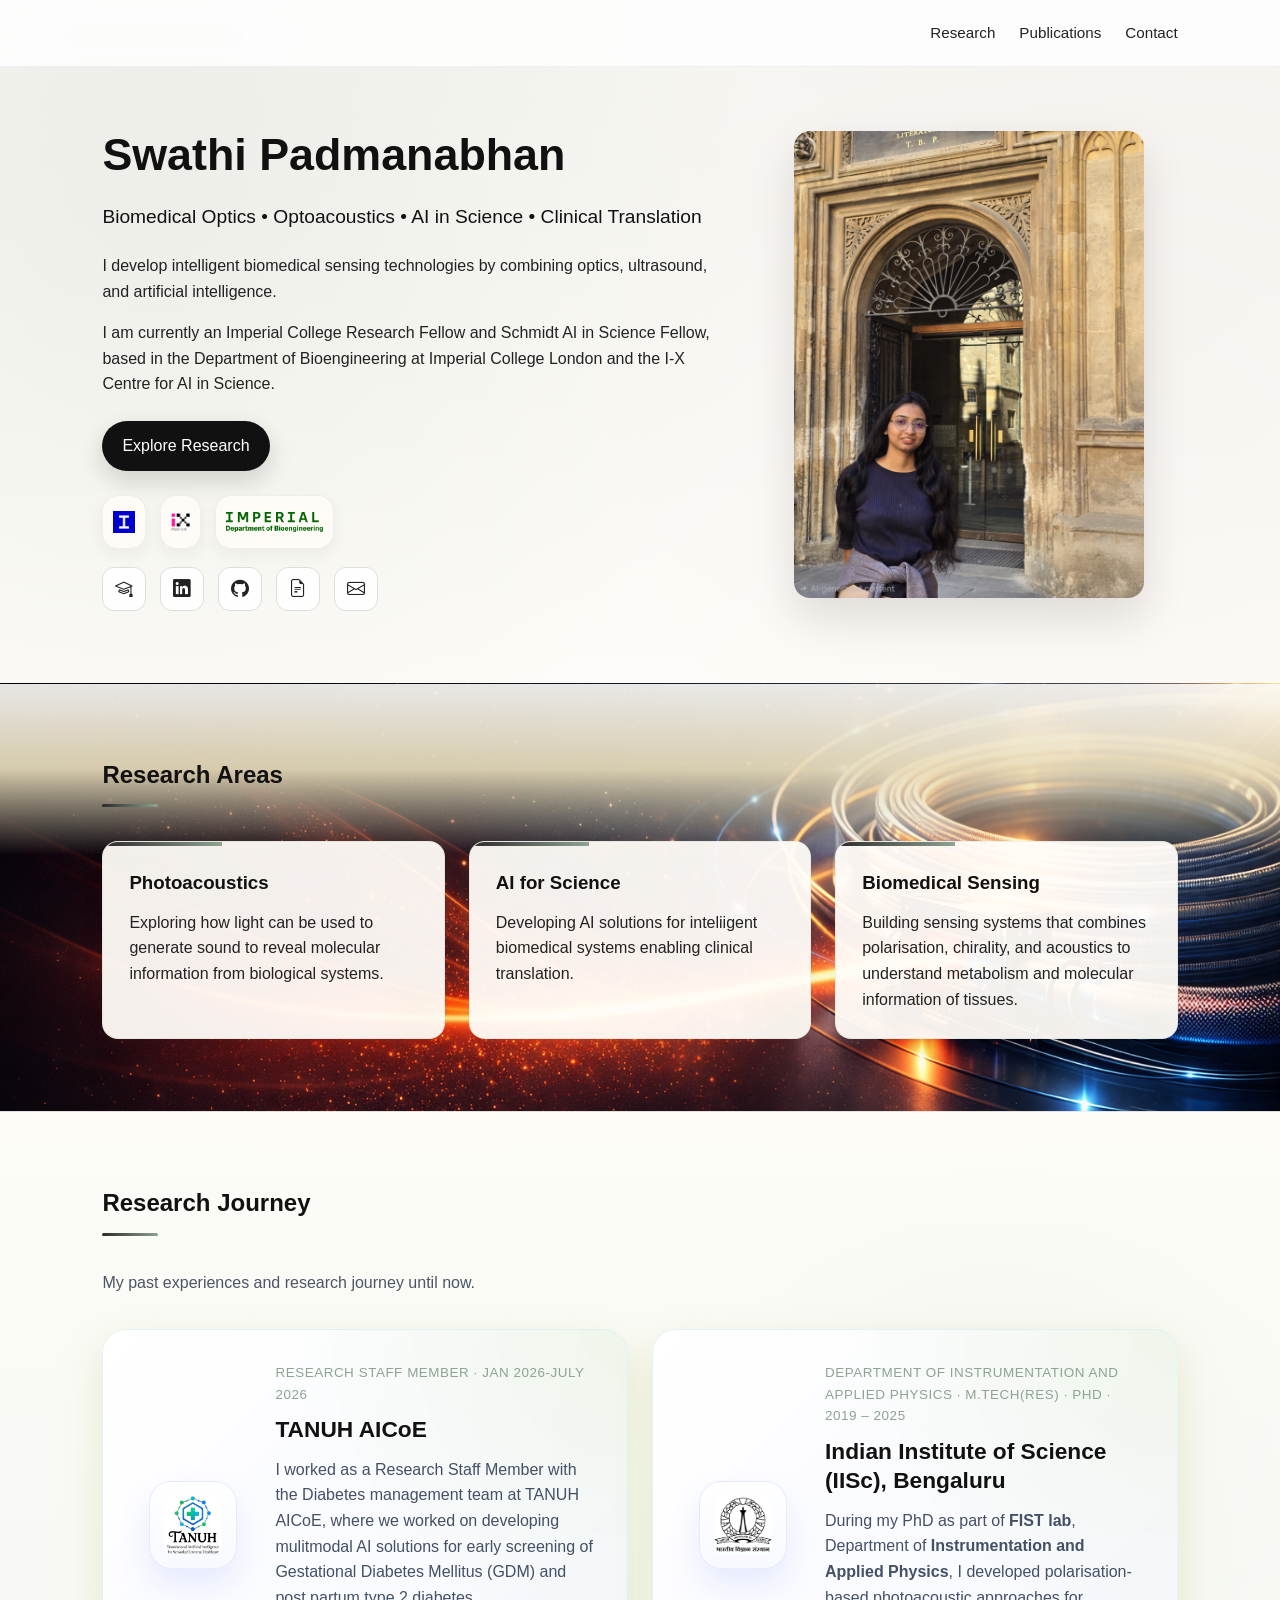
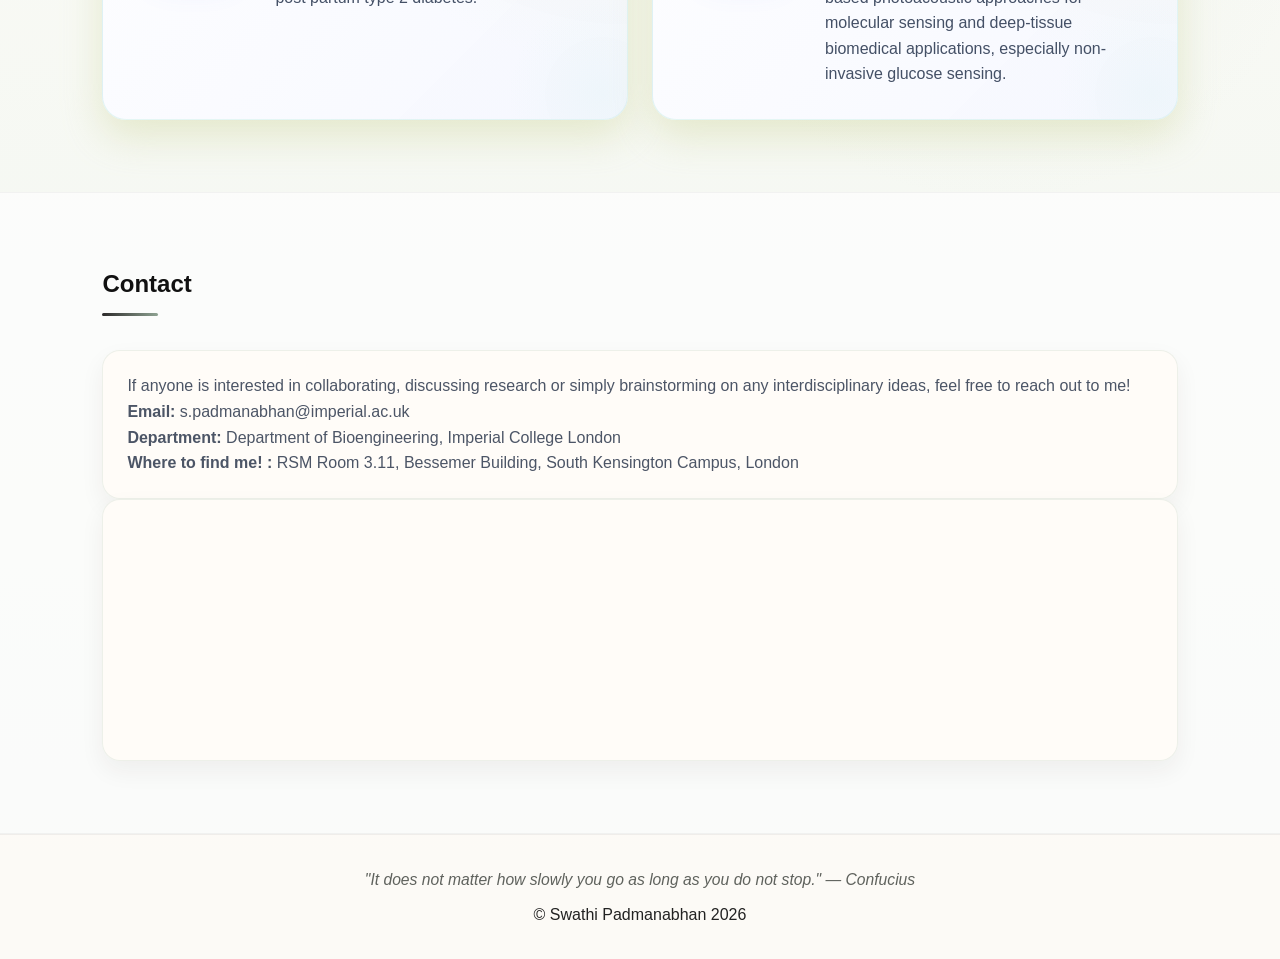
==== commit 33fba618: "Update homepage" ====
--- a/index.html
+++ b/index.html
@@ -17,7 +17,7 @@
             <li><a href="research.html">Research</a></li>
             <li><a href="publications.html">Publications</a></li> 
             <!-- <li><a href="awards.html">Awards</a></li>  -->
-          <!-- <li><a href="beyond-lab.html">Beyond Lab</a></li> -->
+          <!-- <li><a href="beyond_lab.html">Beyond Lab</a></li>  -->
 
             <li><a href="#contact">Contact</a></li>
         </ul>
@@ -37,9 +37,9 @@
                 I am currently an Imperial College Research Fellow and Schmidt AI in Science Fellow, based in the Department of Bioengineering at Imperial College London and the I-X Centre for AI in Science.
             </p>
 
-            <!-- <div class="hero-actions">
+             <div class="hero-actions">
                 <a href="research.html" class="button button-primary">Explore Research</a>
-            </div> -->
+            </div>
 
             <div class="hero-affiliations" aria-label="Institutional affiliations">
     <a href="https://www.imperial.ac.uk/" target="_blank" rel="noopener noreferrer" class="affiliation-logo-link" aria-label="Imperial College London">
@@ -168,8 +168,8 @@
             <p>If anyone is interested in collaborating, discussing research or simply brainstorming on any interdisciplinary ideas, feel free to reach out to me!</p>
             <p><strong>Email: </strong> <a href="mailto:s.padmanabhan@imperial.ac.uk">s.padmanabhan@imperial.ac.uk</a></p>
             <p><strong>Department: </strong> Department of Bioengineering, Imperial College London</p>
-            <p><strong>Where to find me! :</strong> RSM Room 3.11, Bessemer Building, Imperial College London</p>
-            <p><strong>Location</strong> South Kensington Campus, London, UK</p>
+            <p><strong>Where to find me! :</strong> RSM Room 3.11, Bessemer Building, South Kensington Campus, London </p>
+            <!-- <p><strong>Location</strong> South Kensington Campus, London, UK</p> -->
         </div>
 
         <div class="contact-map-card">
--- a/style.css
+++ b/style.css
@@ -778,4 +778,340 @@
         margin-left: 6px;
         margin-top: 6px;
     }
-}+}
+
+/* ================= RESEARCH TABS SHOWCASE ================= */
+.research-showcase {
+    position: relative;
+}
+
+.research-showcase-header {
+    max-width: 760px;
+    margin-bottom: 28px;
+}
+
+.research-kicker {
+    font-size: 0.82rem;
+    letter-spacing: 0.12em;
+    text-transform: uppercase;
+    color: var(--accent-deep);
+    margin-bottom: 10px;
+}
+
+.research-showcase-intro {
+    color: var(--text-muted);
+    max-width: 68ch;
+}
+
+.research-tabs-layout {
+    display: grid;
+    grid-template-columns: 320px minmax(0, 1fr);
+    gap: 26px;
+    align-items: start;
+}
+
+.research-tab-rail {
+    display: grid;
+    gap: 14px;
+    position: sticky;
+    top: 96px;
+}
+
+.research-tab {
+    display: grid;
+    grid-template-columns: 46px 1fr;
+    gap: 14px;
+    align-items: start;
+    width: 100%;
+    padding: 16px 16px;
+    border-radius: 18px;
+    border: 1px solid var(--border-soft);
+    background: rgba(255, 252, 248, 0.82);
+    box-shadow: 0 10px 22px rgba(44, 42, 42, 0.04);
+    text-align: left;
+    cursor: pointer;
+    transition: transform 0.25s ease, box-shadow 0.25s ease, border-color 0.25s ease, background 0.25s ease;
+}
+
+.research-tab:hover {
+    transform: translateY(-2px);
+    box-shadow: 0 16px 28px rgba(44, 42, 42, 0.07);
+    border-color: rgba(143, 174, 157, 0.28);
+}
+
+.research-tab.is-active {
+    background: rgba(255, 252, 248, 0.98);
+    border-color: rgba(143, 174, 157, 0.34);
+    box-shadow: 0 18px 34px rgba(44, 42, 42, 0.08);
+}
+
+.research-tab-index {
+    display: inline-flex;
+    align-items: center;
+    justify-content: center;
+    width: 42px;
+    height: 42px;
+    border-radius: 12px;
+    background: linear-gradient(135deg, rgba(219, 228, 220, 0.88), rgba(255, 252, 248, 0.98));
+    color: var(--accent-deep);
+    font-size: 0.9rem;
+    font-weight: 700;
+}
+
+.research-tab-title {
+    display: block;
+    font-weight: 700;
+    color: var(--text-main);
+    margin-bottom: 4px;
+    line-height: 1.35;
+}
+
+.research-tab-subtitle {
+    display: block;
+    font-size: 0.92rem;
+    line-height: 1.45;
+    color: var(--text-muted);
+}
+
+.research-panels-shell {
+    min-width: 0;
+}
+
+.research-panel {
+    display: grid;
+    grid-template-columns: minmax(280px, 0.9fr) minmax(0, 1.1fr);
+    gap: 0;
+    overflow: hidden;
+    border-radius: 24px;
+    background: rgba(255, 252, 248, 0.96);
+    border: 1px solid var(--border-soft);
+    box-shadow: 0 18px 38px rgba(44, 42, 42, 0.07);
+}
+
+.research-panel-media {
+    position: relative;
+    min-height: 100%;
+    background: linear-gradient(135deg, rgba(219, 228, 220, 0.55), rgba(255, 252, 248, 0.95));
+}
+
+.research-panel-media img {
+    width: 100%;
+    height: 100%;
+    min-height: 420px;
+    object-fit: cover;
+    display: block;
+}
+
+.research-panel-content {
+    padding: 34px 34px 32px;
+}
+
+.research-panel-meta {
+    margin-bottom: 10px;
+    font-size: 0.82rem;
+    letter-spacing: 0.1em;
+    text-transform: uppercase;
+    color: var(--accent-deep);
+}
+
+.research-panel-content h3 {
+    margin-bottom: 14px;
+    font-size: 1.75rem;
+    line-height: 1.2;
+}
+
+.research-panel-content p {
+    color: var(--text-muted);
+    margin-bottom: 18px;
+    max-width: 62ch;
+}
+
+.research-focus-list {
+    display: flex;
+    flex-wrap: wrap;
+    gap: 10px;
+    margin-bottom: 18px;
+}
+
+.research-focus-list span {
+    display: inline-flex;
+    align-items: center;
+    padding: 7px 11px;
+    border-radius: 999px;
+    background: rgba(219, 228, 220, 0.62);
+    color: var(--accent-deep);
+    font-size: 0.84rem;
+    font-weight: 600;
+}
+
+.research-panel-points {
+    margin: 0 0 22px 18px;
+    color: var(--text-muted);
+    display: grid;
+    gap: 10px;
+}
+
+.research-panel-actions {
+    display: flex;
+    gap: 10px;
+    flex-wrap: wrap;
+}
+
+@media (max-width: 1100px) {
+    .research-tabs-layout {
+        grid-template-columns: 1fr;
+    }
+
+    .research-tab-rail {
+        position: static;
+        grid-template-columns: repeat(2, minmax(0, 1fr));
+    }
+}
+
+@media (max-width: 840px) {
+    .research-panel {
+        grid-template-columns: 1fr;
+    }
+
+    .research-panel-media img {
+        min-height: 260px;
+    }
+
+    .research-panel-content {
+        padding: 24px 22px;
+    }
+}
+
+@media (max-width: 640px) {
+    .research-tab-rail {
+        grid-template-columns: 1fr;
+    }
+
+    .research-tab {
+        padding: 14px;
+    }
+
+    .research-panel-content h3 {
+        font-size: 1.45rem;
+    }
+}
+/* ================= BEYOND LAB PAGE ================= */
+.beyond-lab-hero {
+    padding-bottom: 36px;
+}
+.beyond-lab-hero {
+    position: relative;
+    overflow: hidden;
+    background:
+        linear-gradient(rgba(24, 24, 24, 0.42), rgba(24, 24, 24, 0.42)),
+        url("images/swat.jpg") center/cover no-repeat;
+}
+
+.beyond-lab-hero .hero-container {
+    min-height: 60vh;
+    display: flex;
+    align-items: center;
+}
+
+.beyond-lab-hero .research-kicker,
+.beyond-lab-hero .hero-name,
+.beyond-lab-hero h2,
+.beyond-lab-hero p {
+    color: #ffffff;
+}
+
+.beyond-lab-hero p {
+    max-width: 720px;
+}
+.beyond-gallery-section {
+    padding-top: 28px;
+}
+
+.beyond-gallery-header {
+    max-width: 760px;
+    margin-bottom: 30px;
+}
+
+.beyond-gallery-intro {
+    color: var(--text-muted);
+    max-width: 68ch;
+}
+
+.beyond-gallery-grid {
+    display: grid;
+    grid-template-columns: repeat(3, minmax(0, 1fr));
+    gap: 24px;
+    align-items: stretch;
+}
+
+.beyond-gallery-card {
+    border-radius: 22px;
+    overflow: hidden;
+    background: rgba(255, 252, 248, 0.96);
+    border: 1px solid var(--border-soft);
+    box-shadow: 0 12px 28px rgba(44, 42, 42, 0.06);
+    transition: transform 0.28s ease, box-shadow 0.28s ease, border-color 0.28s ease;
+}
+
+.beyond-gallery-card:hover {
+    transform: translateY(-6px);
+    box-shadow: 0 20px 36px rgba(44, 42, 42, 0.10);
+    border-color: rgba(143, 174, 157, 0.26);
+}
+
+.beyond-gallery-media {
+    position: relative;
+    overflow: hidden;
+    background: linear-gradient(135deg, rgba(219, 228, 220, 0.45), rgba(255, 252, 248, 0.92));
+}
+
+.beyond-gallery-media img {
+    width: 100%;
+    height: 260px;
+    object-fit: cover;
+    display: block;
+    transition: transform 0.45s ease;
+}
+
+.beyond-gallery-card:hover .beyond-gallery-media img {
+    transform: scale(1.04);
+}
+
+.beyond-gallery-content {
+    padding: 20px 20px 22px;
+}
+
+.beyond-gallery-content h3 {
+    margin-bottom: 10px;
+    font-size: 1.15rem;
+}
+
+.beyond-gallery-content p {
+    color: var(--text-muted);
+    line-height: 1.65;
+    margin: 0;
+}
+
+.beyond-notes-section {
+    padding-top: 18px;
+}
+
+.beyond-notes-card {
+    max-width: 900px;
+    margin: 0 auto;
+    padding: 28px 30px;
+    border-radius: 20px;
+    background: rgba(255, 252, 248, 0.94);
+    border: 1px solid var(--border-soft);
+    box-shadow: 0 12px 28px rgba(44, 42, 42, 0.05);
+}
+
+.beyond-notes-card p {
+    color: var(--text-muted);
+    margin: 0;
+    line-height: 1.75;
+}
+
+@media (max-width: 980px) {
+    .beyond-gallery-grid {
+        grid-template-column |
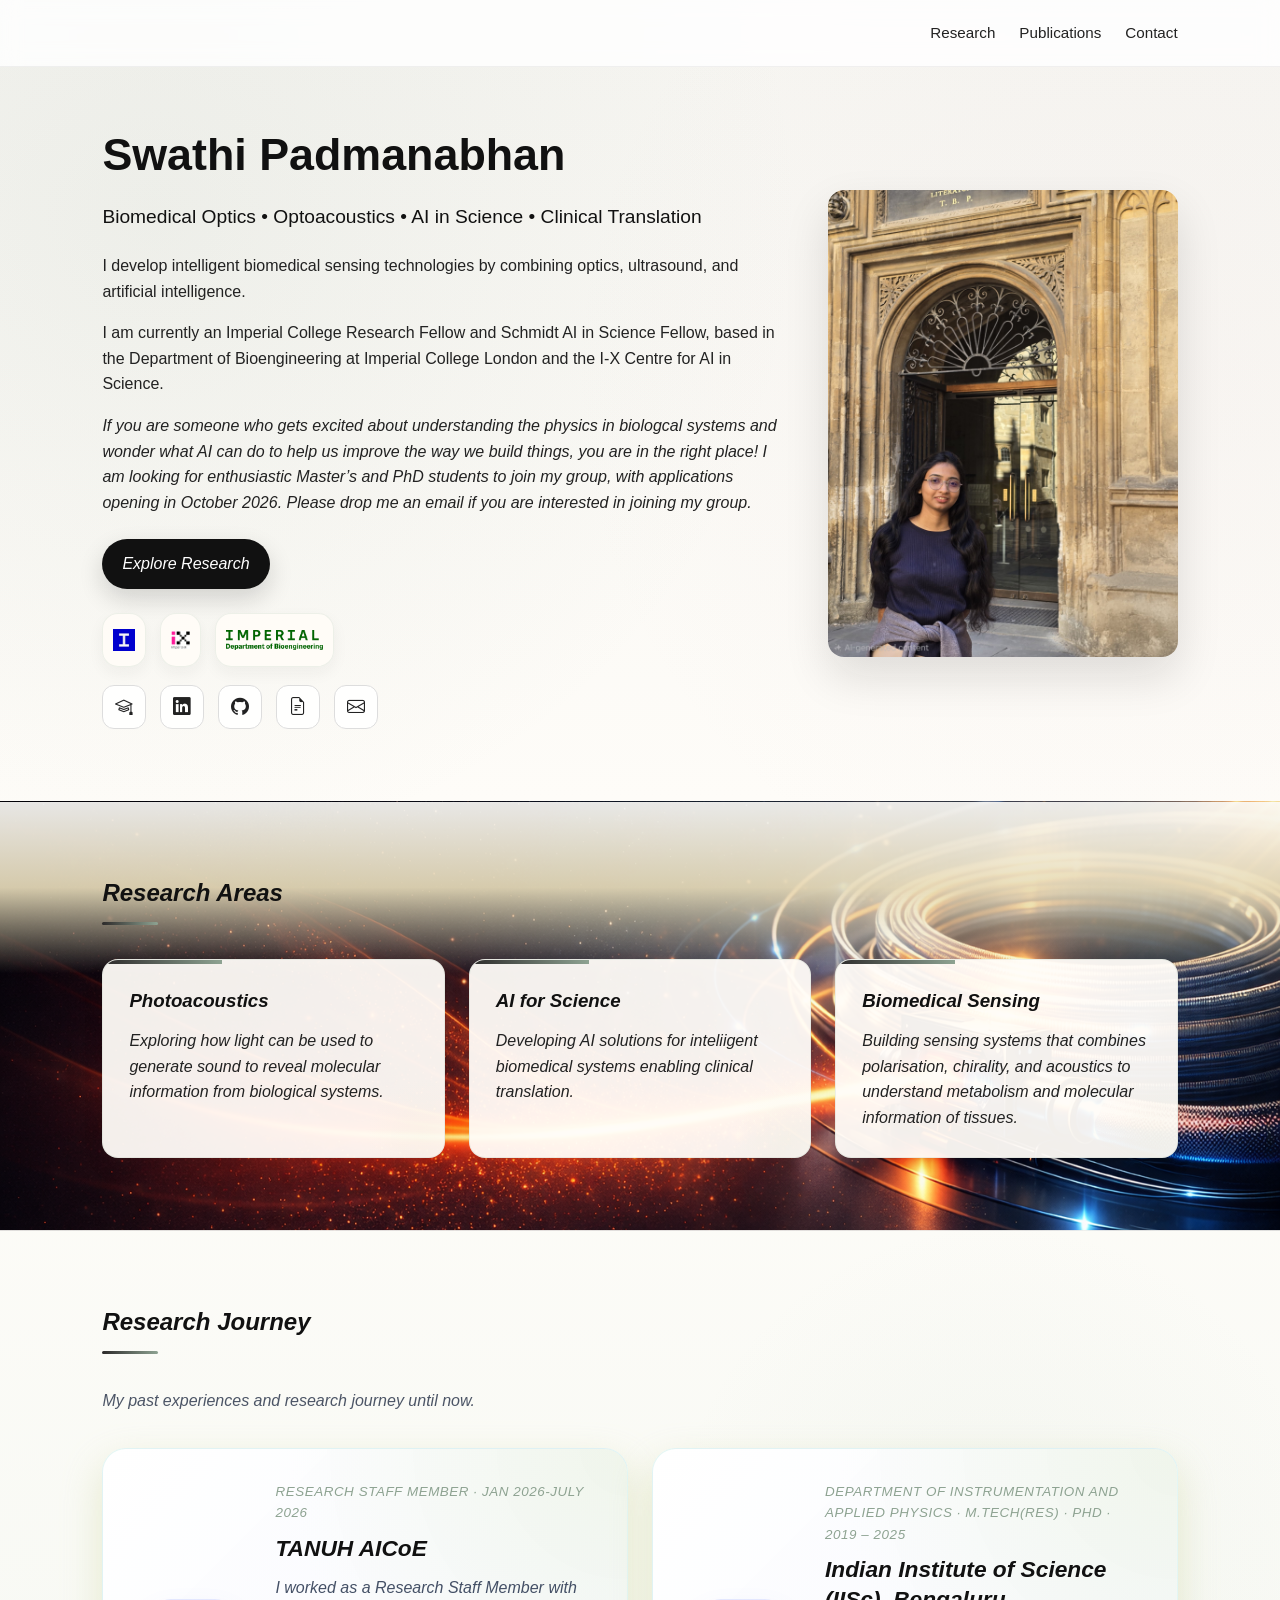
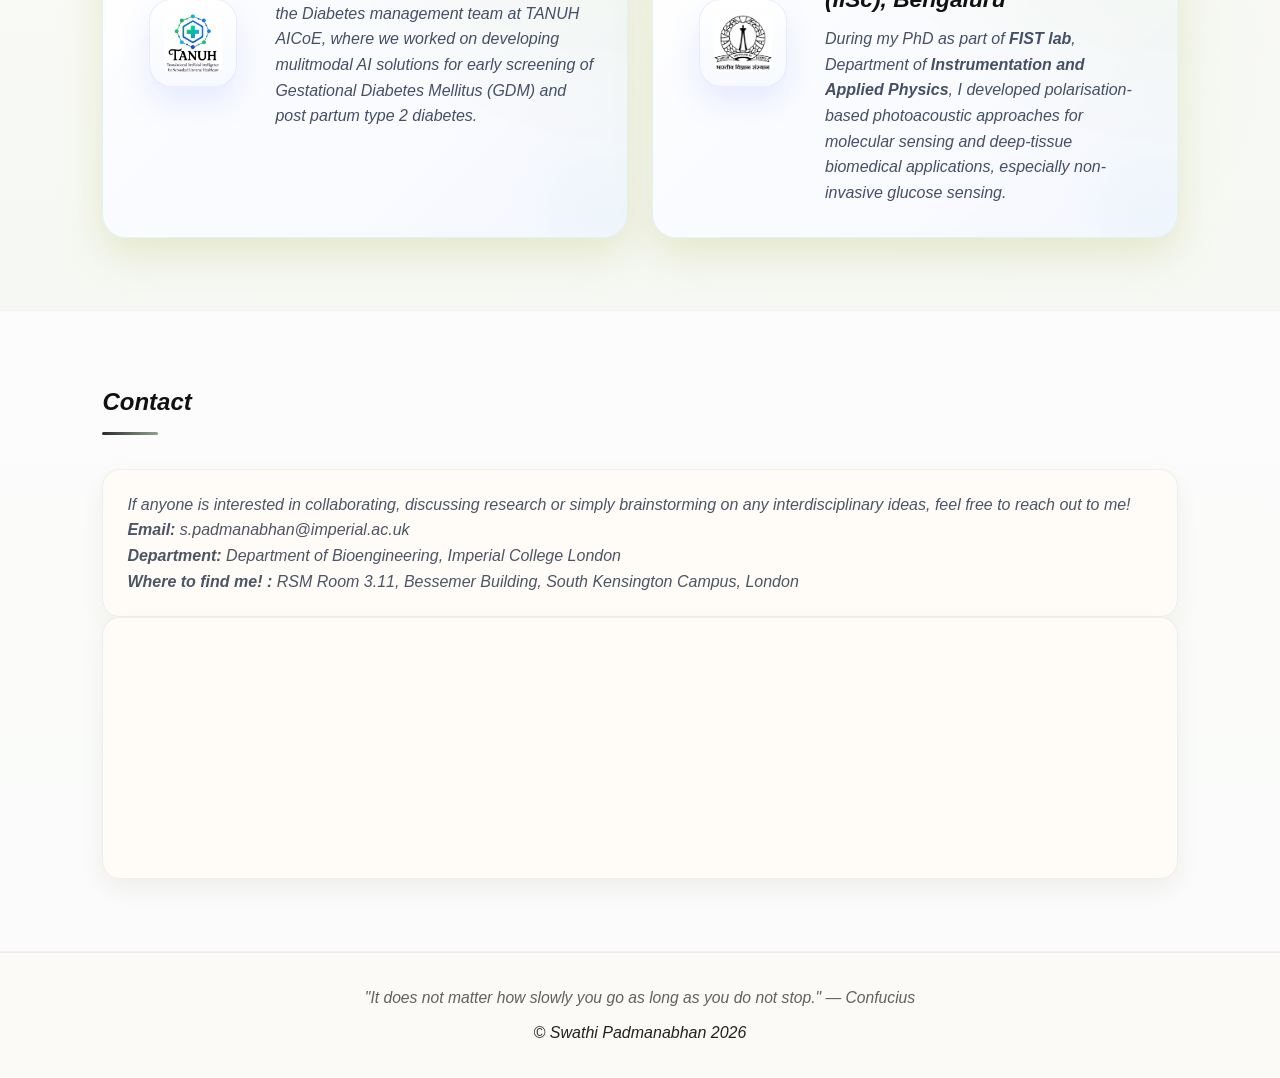
==== commit d725cb2a: "Update homepage" ====
--- a/index.html
+++ b/index.html
@@ -36,6 +36,11 @@
             <p>
                 I am currently an Imperial College Research Fellow and Schmidt AI in Science Fellow, based in the Department of Bioengineering at Imperial College London and the I-X Centre for AI in Science.
             </p>
+            <p>
+
+<i>If you are someone who gets excited about understanding the physics in biologcal systems and wonder what AI can do to help us improve the way we build things, you are in the right place! I am looking for enthusiastic Master’s and PhD students to join my group, with applications opening in October 2026. Please drop me an email if you are interested in joining my group.  <i>
+</p>
+
 
              <div class="hero-actions">
                 <a href="research.html" class="button button-primary">Explore Research</a>
--- a/style.css
+++ b/style.css
@@ -891,14 +891,15 @@
 .research-panel-media {
     position: relative;
     min-height: 100%;
+    overflow: hidden;
     background: linear-gradient(135deg, rgba(219, 228, 220, 0.55), rgba(255, 252, 248, 0.95));
 }
 
 .research-panel-media img {
     width: 100%;
     height: 100%;
-    min-height: 420px;
-    object-fit: cover;
+    object-fit: contain;
+    object-position: center;
     display: block;
 }
 
@@ -957,6 +958,8 @@
     flex-wrap: wrap;
 }
 
+/* ---- Responsive ---- */
+
 @media (max-width: 1100px) {
     .research-tabs-layout {
         grid-template-columns: 1fr;
@@ -972,13 +975,17 @@
     .research-panel {
         grid-template-columns: 1fr;
     }
-
-    .research-panel-media img {
-        min-height: 260px;
+    .research-panel[hidden] {
+    display: none;
+}
+
+    .research-panel-media {
+        min-height: 0;
+        aspect-ratio: 16 / 9;
     }
 
     .research-panel-content {
-        padding: 24px 22px;
+        padding: 32px 28px;
     }
 }
 
@@ -989,6 +996,14 @@
 
     .research-tab {
         padding: 14px;
+    }
+
+    .research-panel-media {
+        aspect-ratio: 4 / 3;
+    }
+
+    .research-panel-content {
+        padding: 28px 22px;
     }
 
     .research-panel-content h3 {
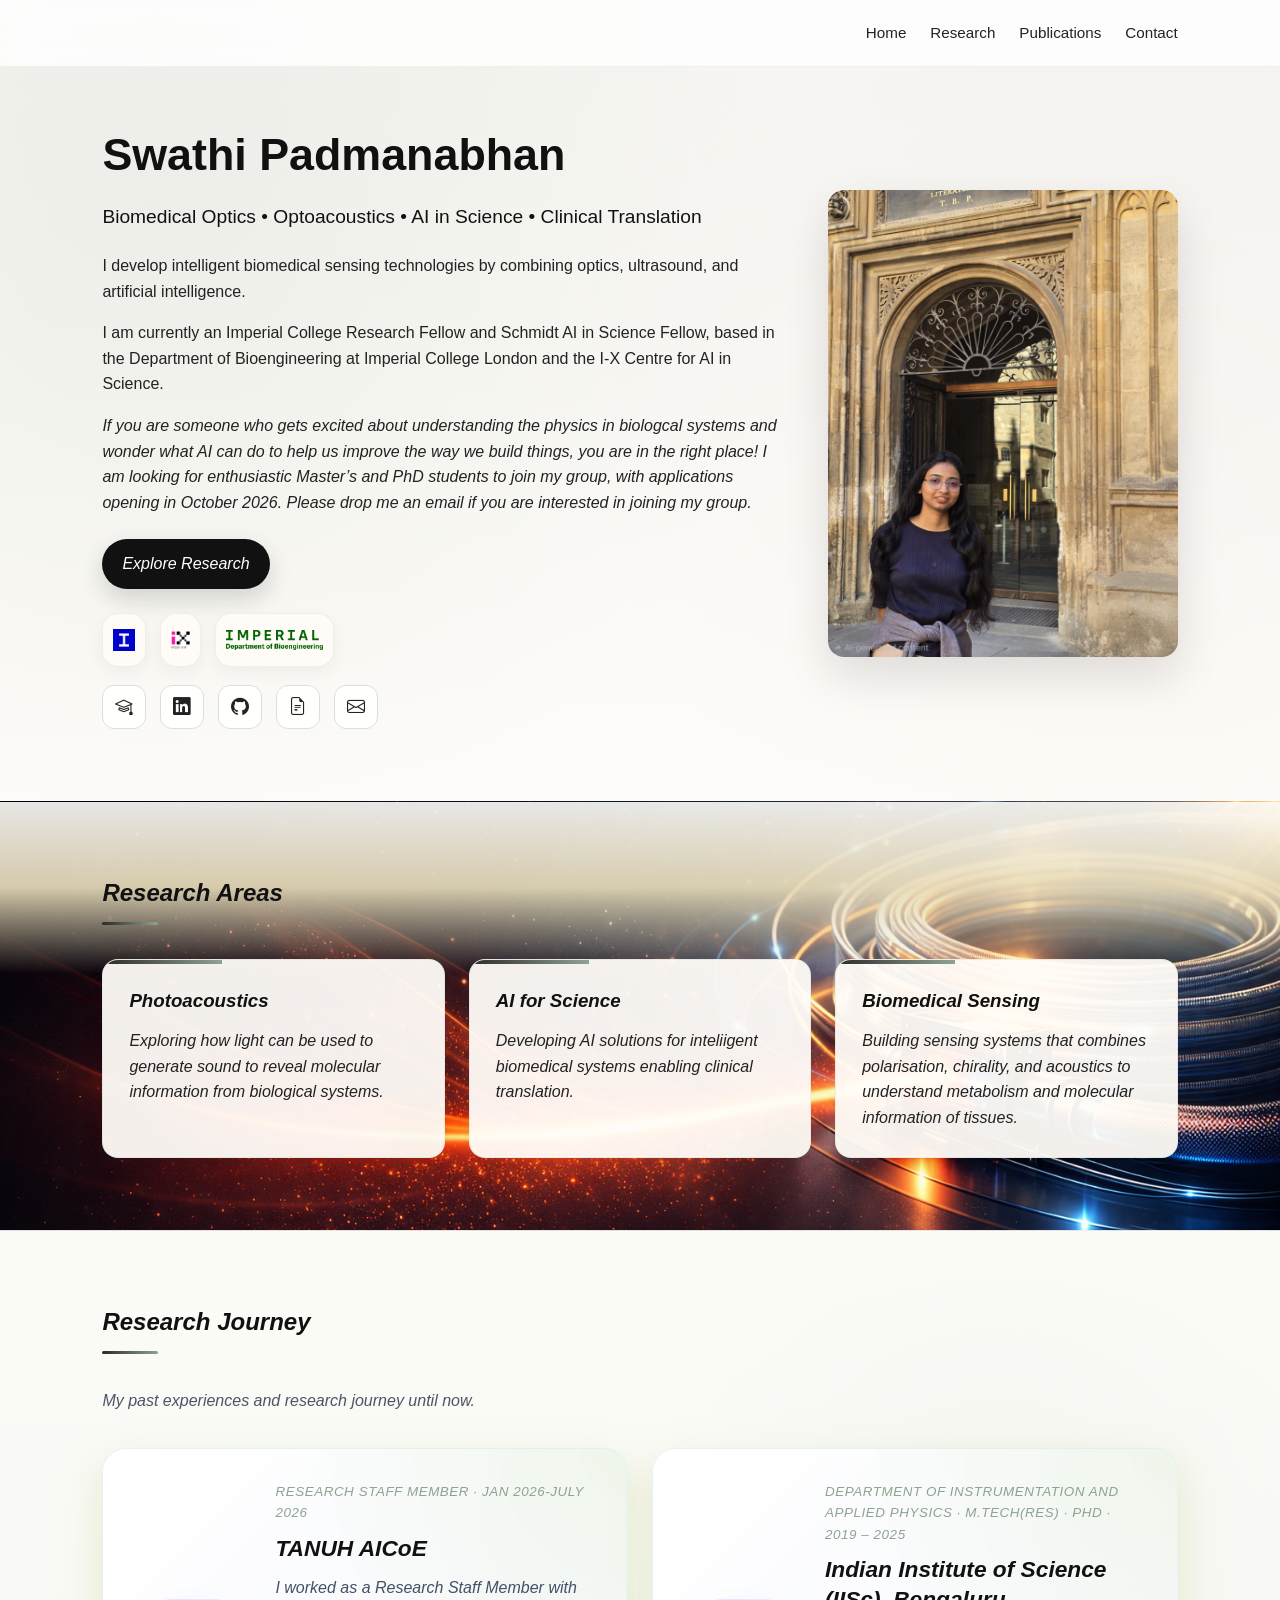
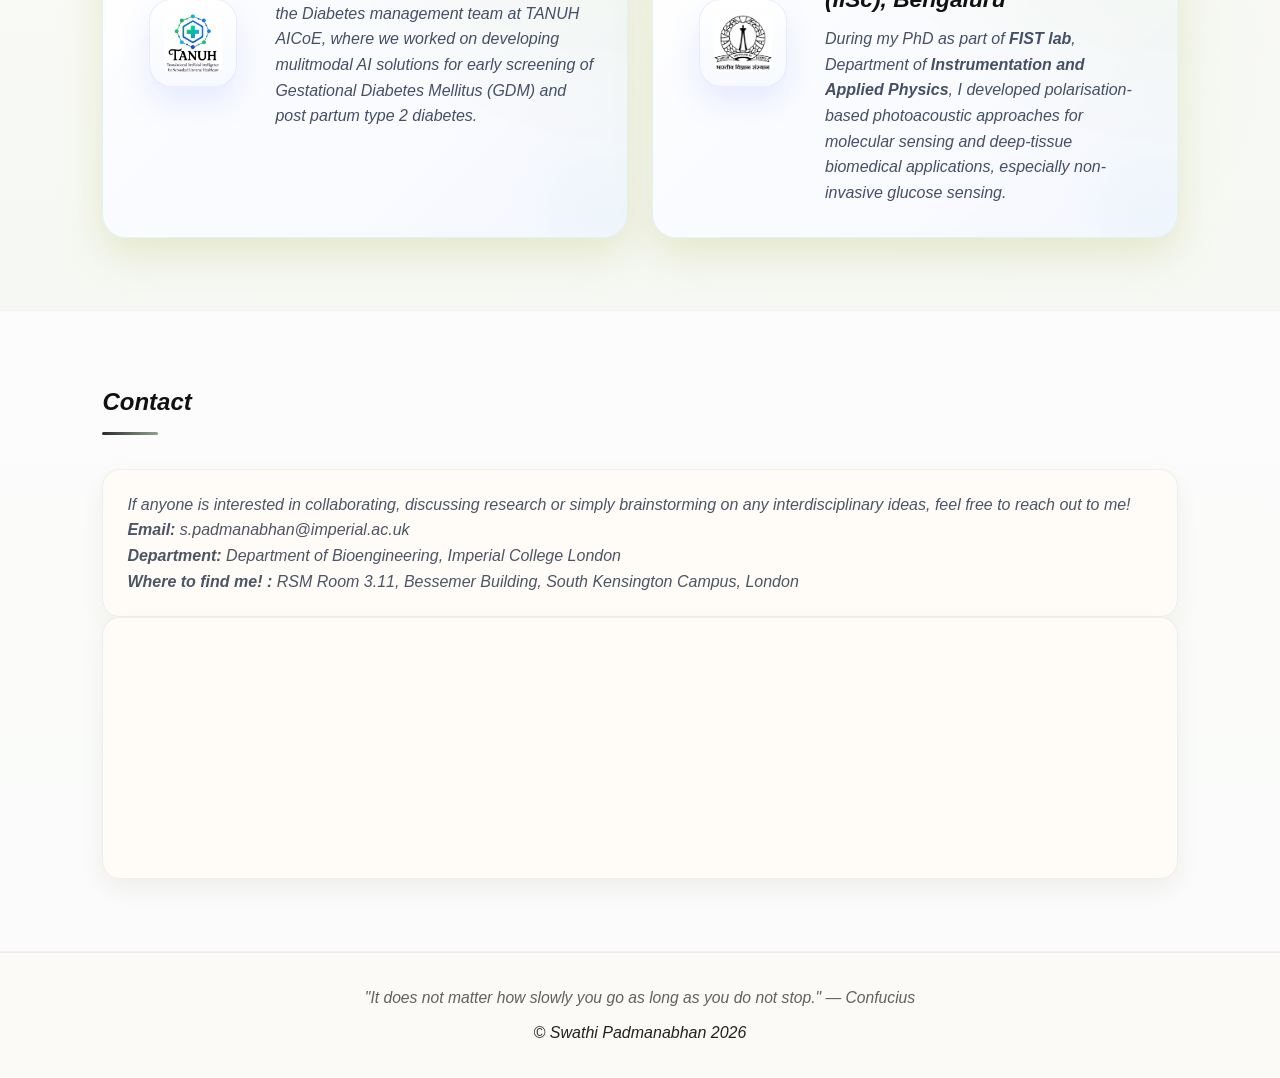
==== commit 399119c3: "Update homepage" ====
--- a/index.html
+++ b/index.html
@@ -14,6 +14,7 @@
     <nav>
         <div class="logo"></div>
         <ul>
+             <li><a href="index.html">Home</a></li>
             <li><a href="research.html">Research</a></li>
             <li><a href="publications.html">Publications</a></li> 
             <!-- <li><a href="awards.html">Awards</a></li>  -->
